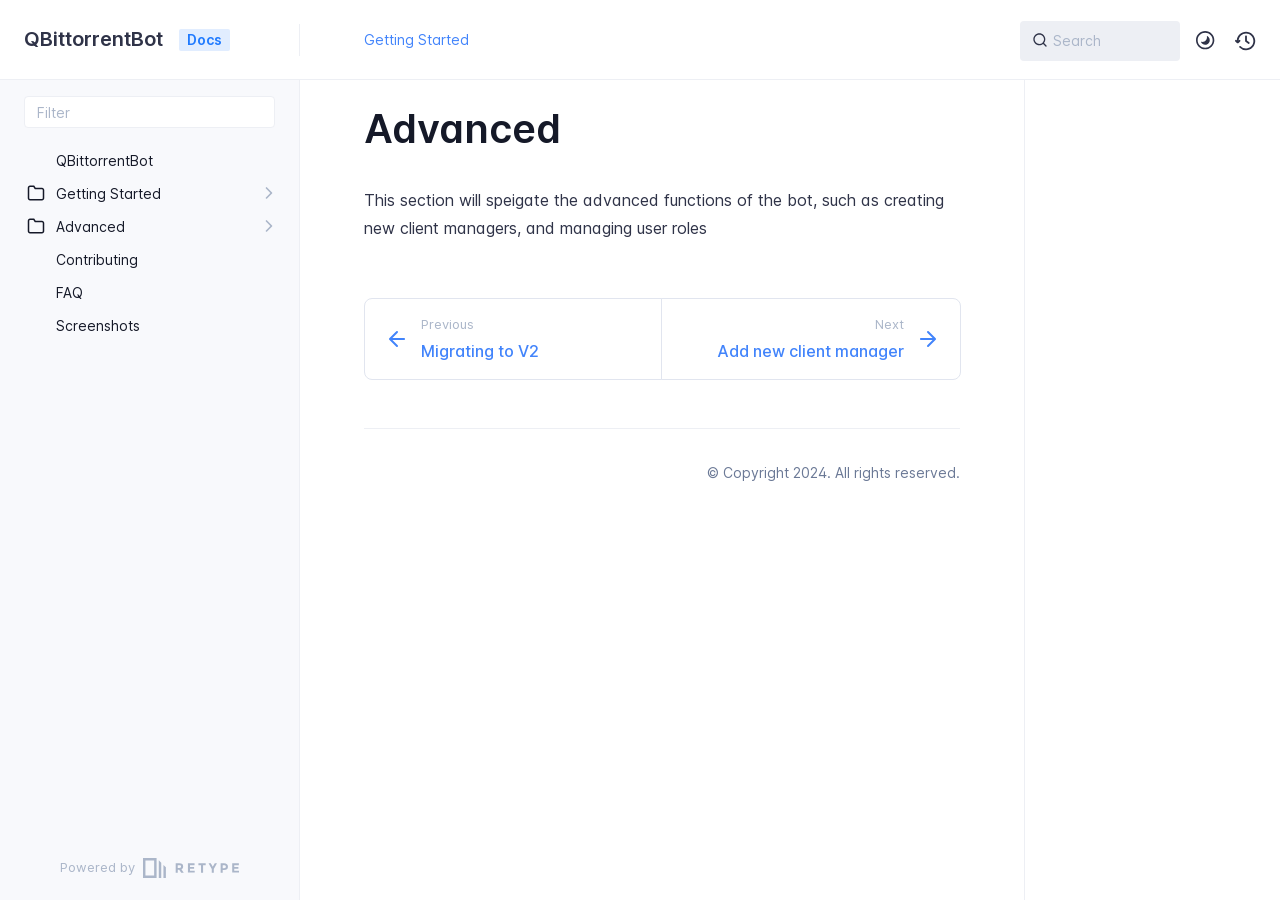
==== advanced/index.html @ 15b9dcab "Refreshes Retype-generated documentation. Process triggered by pull[bot]." ====
<!DOCTYPE html>
<html lang="en" class="h-full">
<head>
    <meta charset="UTF-8">
    <meta name="viewport" content="width=device-width,initial-scale=1">
    <meta name="turbo-root" content="/QBittorrentBot">
    <meta name="turbo-cache-control" content="no-cache" data-turbo-track="reload" data-track-token="3.5.0.763401070111">

    <!-- See retype.com -->
    <meta name="generator" content="Retype 3.5.0">

    <!-- Primary Meta Tags -->
    <title>Advanced</title>
    <meta name="title" content="Advanced">
    <meta name="description" content="This section will speigate the advanced functions of the bot, such as creating new client managers, and managing user roles">

    <!-- Canonical -->
    <link rel="canonical" href="https://ch3p4ll3.github.io/QBittorrentBot/advanced/">

    <!-- Open Graph / Facebook -->
    <meta property="og:type" content="website">
    <meta property="og:url" content="https://ch3p4ll3.github.io/QBittorrentBot/advanced/">
    <meta property="og:title" content="Advanced">
    <meta property="og:description" content="This section will speigate the advanced functions of the bot, such as creating new client managers, and managing user roles">

    <!-- Twitter -->
    <meta property="twitter:card" content="summary_large_image">
    <meta property="twitter:url" content="https://ch3p4ll3.github.io/QBittorrentBot/advanced/">
    <meta property="twitter:title" content="Advanced">
    <meta property="twitter:description" content="This section will speigate the advanced functions of the bot, such as creating new client managers, and managing user roles">

    <script data-cfasync="false">(function () { var el = document.documentElement, m = localStorage.getItem("doc_theme"), wm = window.matchMedia; if (m === "dark" || (!m && wm && wm("(prefers-color-scheme: dark)").matches)) { el.classList.add("dark") } else { el.classList.remove("dark") } })();</script>

    <link href="../resources/css/retype.css?v=3.5.0.763401070111" rel="stylesheet">

    <script data-cfasync="false" src="../resources/js/config.js?v=3.5.0.763401070111" data-turbo-eval="false" defer></script>
    <script data-cfasync="false" src="../resources/js/retype.js?v=3.5.0" data-turbo-eval="false" defer></script>
    <script id="lunr-js" data-cfasync="false" src="../resources/js/lunr.js?v=3.5.0.763401070111" data-turbo-eval="false" defer></script>
</head>
<body>
    <div id="docs-app" class="relative text-base antialiased text-gray-700 bg-white font-body dark:bg-dark-850 dark:text-dark-300">
        <div class="absolute bottom-0 left-0 bg-gray-100 dark:bg-dark-800" style="top: 5rem; right: 50%"></div>
    
        <header id="docs-site-header" class="sticky top-0 z-30 flex w-full h-16 bg-white border-b border-gray-200 md:h-20 dark:bg-dark-850 dark:border-dark-650">
            <div class="container relative flex items-center justify-between pr-6 grow md:justify-start">
                <!-- Mobile menu button skeleton -->
                <button v-cloak class="skeleton docs-mobile-menu-button flex items-center justify-center shrink-0 overflow-hidden dark:text-white focus:outline-none rounded-full w-10 h-10 ml-3.5 md:hidden"><svg xmlns="http://www.w3.org/2000/svg" class="mb-px shrink-0" width="24" height="24" viewBox="0 0 24 24" role="presentation" style="margin-bottom: 0px;"><g fill="currentColor"><path d="M2 4h20v2H2zM2 11h20v2H2zM2 18h20v2H2z"></path></g></svg></button>
                <div v-cloak id="docs-sidebar-toggle"></div>
        
                <!-- Logo -->
                <div class="flex items-center justify-between h-full py-2 md:w-75">
                    <div class="flex items-center px-2 md:px-6">
                        <a id="docs-site-logo" href="../" class="flex items-center leading-snug text-xl">
                            <span class="dark:text-white font-semibold line-clamp-1 md:line-clamp-2">QBittorrentBot</span>
                        </a><span class="hidden px-2 py-1 ml-4 text-sm font-semibold leading-none text-root-logo-label-text bg-root-logo-label-bg rounded-sm md:inline-block">Docs</span>
                    </div>
        
                    <span class="hidden h-8 border-r md:inline-block dark:border-dark-650"></span>
                </div>
        
                <div class="flex justify-between md:grow">
                    <!-- Top Nav -->
                    <nav class="hidden md:flex">
                        <ul class="flex flex-col mb-4 md:pl-16 md:mb-0 md:flex-row md:items-center">
                            <li class="mr-6">
                                <a class="py-2 md:mb-0 inline-flex items-center text-sm whitespace-nowrap transition-colors duration-200 ease-linear md:text-blue-500 dark:text-blue-400 hover:text-blue-800 dark:hover:text-blue-200" href="../getting_started/">Getting Started</a>
                            </li>
        
                        </ul>
                    </nav>
        
                    <!-- Header Right Skeleton -->
                    <div v-cloak class="flex justify-end grow skeleton">
        
                        <!-- Search input mock -->
                        <div class="relative hidden w-40 lg:block lg:max-w-sm lg:ml-auto">
                            <div class="absolute flex items-center justify-center h-full pl-3 dark:text-dark-300">
                                <svg xmlns="http://www.w3.org/2000/svg" class="icon-base" width="16" height="16" viewBox="0 0 24 24" aria-labelledby="icon" role="presentation" style="margin-bottom: 1px;"><g fill="currentColor" ><path d="M21.71 20.29l-3.68-3.68A8.963 8.963 0 0020 11c0-4.96-4.04-9-9-9s-9 4.04-9 9 4.04 9 9 9c2.12 0 4.07-.74 5.61-1.97l3.68 3.68c.2.19.45.29.71.29s.51-.1.71-.29c.39-.39.39-1.03 0-1.42zM4 11c0-3.86 3.14-7 7-7s7 3.14 7 7c0 1.92-.78 3.66-2.04 4.93-.01.01-.02.01-.02.01-.01.01-.01.01-.01.02A6.98 6.98 0 0111 18c-3.86 0-7-3.14-7-7z" ></path></g></svg>
                            </div>
                            <input class="w-full h-10 placeholder-gray-400 transition-colors duration-200 ease-in bg-gray-200 border border-transparent rounded md:text-sm hover:bg-white hover:border-gray-300 focus:outline-none focus:bg-white focus:border-gray-500 dark:bg-dark-600 dark:border-dark-600 dark:placeholder-dark-400" style="padding: 0.625rem 0.75rem 0.625rem 2rem" type="text" placeholder="Search">
                        </div>
        
                        <!-- Mobile search button -->
                        <div class="flex items-center justify-center w-10 h-10 lg:hidden">
                            <svg xmlns="http://www.w3.org/2000/svg" class="shrink-0 icon-base" width="20" height="20" viewBox="0 0 24 24" aria-labelledby="icon" role="presentation" style="margin-bottom: 0px;"><g fill="currentColor" ><path d="M21.71 20.29l-3.68-3.68A8.963 8.963 0 0020 11c0-4.96-4.04-9-9-9s-9 4.04-9 9 4.04 9 9 9c2.12 0 4.07-.74 5.61-1.97l3.68 3.68c.2.19.45.29.71.29s.51-.1.71-.29c.39-.39.39-1.03 0-1.42zM4 11c0-3.86 3.14-7 7-7s7 3.14 7 7c0 1.92-.78 3.66-2.04 4.93-.01.01-.02.01-.02.01-.01.01-.01.01-.01.02A6.98 6.98 0 0111 18c-3.86 0-7-3.14-7-7z" ></path></g></svg>
                        </div>
        
                        <!-- Dark mode switch placeholder -->
                        <div class="w-10 h-10 lg:ml-2"></div>
        
                        <!-- History button -->
                        <div class="flex items-center justify-center w-10 h-10" style="margin-right: -0.625rem;">
                            <svg xmlns="http://www.w3.org/2000/svg" class="shrink-0 icon-base" width="22" height="22" viewBox="0 0 24 24" aria-labelledby="icon" role="presentation" style="margin-bottom: 0px;"><g fill="currentColor" ><g ><path d="M12.01 6.01c-.55 0-1 .45-1 1V12a1 1 0 00.4.8l3 2.22a.985.985 0 001.39-.2.996.996 0 00-.21-1.4l-2.6-1.92V7.01c.02-.55-.43-1-.98-1z"></path><path d="M12.01 1.91c-5.33 0-9.69 4.16-10.05 9.4l-.29-.26a.997.997 0 10-1.34 1.48l1.97 1.79c.19.17.43.26.67.26s.48-.09.67-.26l1.97-1.79a.997.997 0 10-1.34-1.48l-.31.28c.34-4.14 3.82-7.41 8.05-7.41 4.46 0 8.08 3.63 8.08 8.09s-3.63 8.08-8.08 8.08c-2.18 0-4.22-.85-5.75-2.4a.996.996 0 10-1.42 1.4 10.02 10.02 0 007.17 2.99c5.56 0 10.08-4.52 10.08-10.08.01-5.56-4.52-10.09-10.08-10.09z"></path></g></g></svg>
                        </div>
                    </div>
        
                    <div v-cloak class="flex justify-end grow">
                        <div id="docs-mobile-search-button"></div>
                        <doc-search-desktop></doc-search-desktop>
        
                        <doc-theme-switch class="lg:ml-2"></doc-theme-switch>
                        <doc-history></doc-history>
                    </div>
                </div>
            </div>
        </header>
    
        <div class="container relative flex bg-white">
            <!-- Sidebar Skeleton -->
            <div v-cloak class="fixed flex flex-col shrink-0 duration-300 ease-in-out bg-gray-100 border-gray-200 sidebar top-20 w-75 border-r h-screen md:sticky transition-transform skeleton dark:bg-dark-800 dark:border-dark-650">
            
                <!-- Render this div, if config.showSidebarFilter is `true` -->
                <div class="flex items-center h-16 px-6">
                    <input class="w-full h-8 px-3 py-2 transition-colors duration-200 ease-linear bg-white border border-gray-200 rounded shadow-none text-sm focus:outline-none focus:border-gray-600 dark:bg-dark-600 dark:border-dark-600" type="text" placeholder="Filter">
                </div>
            
                <div class="pl-6 mt-1 mb-4">
                    <div class="w-32 h-3 mb-4 bg-gray-200 rounded-full loading dark:bg-dark-600"></div>
                    <div class="w-48 h-3 mb-4 bg-gray-200 rounded-full loading dark:bg-dark-600"></div>
                    <div class="w-40 h-3 mb-4 bg-gray-200 rounded-full loading dark:bg-dark-600"></div>
                    <div class="w-32 h-3 mb-4 bg-gray-200 rounded-full loading dark:bg-dark-600"></div>
                    <div class="w-48 h-3 mb-4 bg-gray-200 rounded-full loading dark:bg-dark-600"></div>
                    <div class="w-40 h-3 mb-4 bg-gray-200 rounded-full loading dark:bg-dark-600"></div>
                </div>
            
                <div class="shrink-0 mt-auto bg-transparent dark:border-dark-650">
                    <a class="flex items-center justify-center flex-nowrap h-16 text-gray-400 dark:text-dark-400 hover:text-gray-700 dark:hover:text-dark-300 transition-colors duration-150 ease-in docs-powered-by" target="_blank" href="https://retype.com/" rel="noopener">
                        <span class="text-xs whitespace-nowrap">Powered by</span>
                        <svg xmlns="http://www.w3.org/2000/svg" class="ml-2" fill="currentColor" width="96" height="20" overflow="visible"><path d="M0 0v20h13.59V0H0zm11.15 17.54H2.44V2.46h8.71v15.08zM15.8 20h2.44V4.67L15.8 2.22zM20.45 6.89V20h2.44V9.34z"/><g><path d="M40.16 8.44c0 1.49-.59 2.45-1.75 2.88l2.34 3.32h-2.53l-2.04-2.96h-1.43v2.96h-2.06V5.36h3.5c1.43 0 2.46.24 3.07.73s.9 1.27.9 2.35zm-2.48 1.1c.26-.23.38-.59.38-1.09 0-.5-.13-.84-.4-1.03s-.73-.28-1.39-.28h-1.54v2.75h1.5c.72 0 1.2-.12 1.45-.35zM51.56 5.36V7.2h-4.59v1.91h4.13v1.76h-4.13v1.92h4.74v1.83h-6.79V5.36h6.64zM60.09 7.15v7.48h-2.06V7.15h-2.61V5.36h7.28v1.79h-2.61zM70.81 14.64h-2.06v-3.66l-3.19-5.61h2.23l1.99 3.45 1.99-3.45H74l-3.19 5.61v3.66zM83.99 6.19c.65.55.97 1.4.97 2.55s-.33 1.98-1 2.51-1.68.8-3.04.8h-1.23v2.59h-2.06V5.36h3.26c1.42 0 2.45.28 3.1.83zm-1.51 3.65c.25-.28.37-.69.37-1.22s-.16-.92-.48-1.14c-.32-.23-.82-.34-1.5-.34H79.7v3.12h1.38c.68 0 1.15-.14 1.4-.42zM95.85 5.36V7.2h-4.59v1.91h4.13v1.76h-4.13v1.92H96v1.83h-6.79V5.36h6.64z"/></g></svg>
                    </a>
                </div>
            </div>
            
            <!-- Sidebar component -->
            <doc-sidebar v-cloak>
                <template #sidebar-footer>
                    <div class="shrink-0 mt-auto border-t md:bg-transparent md:border-none dark:border-dark-650">
            
                        <div class="py-3 px-6 md:hidden border-b dark:border-dark-650">
                            <nav>
                                <ul class="flex flex-wrap justify-center items-center">
                                    <li class="mr-6">
                                        <a class="block py-1 inline-flex items-center text-sm whitespace-nowrap transition-colors duration-200 ease-linear md:text-blue-500 dark:text-blue-400 hover:text-blue-800 dark:hover:text-blue-200" href="../getting_started/">Getting Started</a>
                                    </li>
            
                                </ul>
                            </nav>
                        </div>
            
                        <a class="flex items-center justify-center flex-nowrap h-16 text-gray-400 dark:text-dark-400 hover:text-gray-700 dark:hover:text-dark-300 transition-colors duration-150 ease-in docs-powered-by" target="_blank" href="https://retype.com/" rel="noopener">
                            <span class="text-xs whitespace-nowrap">Powered by</span>
                            <svg xmlns="http://www.w3.org/2000/svg" class="ml-2" fill="currentColor" width="96" height="20" overflow="visible"><path d="M0 0v20h13.59V0H0zm11.15 17.54H2.44V2.46h8.71v15.08zM15.8 20h2.44V4.67L15.8 2.22zM20.45 6.89V20h2.44V9.34z"/><g><path d="M40.16 8.44c0 1.49-.59 2.45-1.75 2.88l2.34 3.32h-2.53l-2.04-2.96h-1.43v2.96h-2.06V5.36h3.5c1.43 0 2.46.24 3.07.73s.9 1.27.9 2.35zm-2.48 1.1c.26-.23.38-.59.38-1.09 0-.5-.13-.84-.4-1.03s-.73-.28-1.39-.28h-1.54v2.75h1.5c.72 0 1.2-.12 1.45-.35zM51.56 5.36V7.2h-4.59v1.91h4.13v1.76h-4.13v1.92h4.74v1.83h-6.79V5.36h6.64zM60.09 7.15v7.48h-2.06V7.15h-2.61V5.36h7.28v1.79h-2.61zM70.81 14.64h-2.06v-3.66l-3.19-5.61h2.23l1.99 3.45 1.99-3.45H74l-3.19 5.61v3.66zM83.99 6.19c.65.55.97 1.4.97 2.55s-.33 1.98-1 2.51-1.68.8-3.04.8h-1.23v2.59h-2.06V5.36h3.26c1.42 0 2.45.28 3.1.83zm-1.51 3.65c.25-.28.37-.69.37-1.22s-.16-.92-.48-1.14c-.32-.23-.82-.34-1.5-.34H79.7v3.12h1.38c.68 0 1.15-.14 1.4-.42zM95.85 5.36V7.2h-4.59v1.91h4.13v1.76h-4.13v1.92H96v1.83h-6.79V5.36h6.64z"/></g></svg>
                        </a>
                    </div>
                </template>
            </doc-sidebar>
    
            <div class="grow min-w-0 dark:bg-dark-850">
                <!-- Render "toolbar" template here on api pages --><!-- Render page content -->
                <div class="flex">
                    <div class="min-w-0 p-4 grow md:px-16">
                        <main class="relative pb-12 lg:pt-2">
                            <div class="docs-markdown" id="docs-content">
                                <!-- Rendered if sidebar right is enabled -->
                                <div id="docs-sidebar-right-toggle"></div>
                                <!-- Page content  -->
<doc-anchor-target id="advanced" class="break-words">
    <h1>
        <doc-anchor-trigger class="header-anchor-trigger" to="#advanced">#</doc-anchor-trigger>
        <span>Advanced</span>
    </h1>
</doc-anchor-target>
<p>This section will speigate the advanced functions of the bot, such as creating new client managers, and managing user roles</p>

                                
                                <!-- Required only on API pages -->
                                <doc-toolbar-member-filter-no-results></doc-toolbar-member-filter-no-results>
                            </div>
                            <footer class="clear-both">
                            
                                <nav class="flex mt-14">
                                    <div class="w-1/2">
                                        <a class="px-5 py-4 h-full flex items-center break-normal font-medium text-blue-500 dark:text-blue-400 border border-gray-300 hover:border-gray-400 dark:border-dark-650 dark:hover:border-dark-450 rounded-l-lg transition-colors duration-150 relative hover:z-5" href="../getting_started/migrating_to_v2/">
                                            <svg xmlns="http://www.w3.org/2000/svg" class="mr-3" width="24" height="24" viewBox="0 0 24 24" fill="currentColor" overflow="visible"><path d="M19 11H7.41l5.29-5.29a.996.996 0 10-1.41-1.41l-7 7a1 1 0 000 1.42l7 7a1.024 1.024 0 001.42-.01.996.996 0 000-1.41L7.41 13H19c.55 0 1-.45 1-1s-.45-1-1-1z" /><path fill="none" d="M0 0h24v24H0z" /></svg>
                                            <span>
                                                <span class="block text-xs font-normal text-gray-400 dark:text-dark-400">Previous</span>
                                                <span class="block mt-1">Migrating to V​2</span>
                                            </span>
                                        </a>
                                    </div>
                            
                                    <div class="w-1/2">
                                        <a class="px-5 py-4 -mx-px h-full flex items-center justify-end break-normal font-medium text-blue-500 dark:text-blue-400 border border-gray-300 hover:border-gray-400 dark:border-dark-650 dark:hover:border-dark-450 rounded-r-lg transition-colors duration-150 relative hover:z-5" href="../advanced/add_new_client_manager/">
                                            <span>
                                                <span class="block text-xs font-normal text-right text-gray-400 dark:text-dark-400">Next</span>
                                                <span class="block mt-1">Add new client manager</span>
                                            </span>
                                            <svg xmlns="http://www.w3.org/2000/svg" class="ml-3" width="24" height="24" viewBox="0 0 24 24" fill="currentColor" overflow="visible"><path d="M19.92 12.38a1 1 0 00-.22-1.09l-7-7a.996.996 0 10-1.41 1.41l5.3 5.3H5c-.55 0-1 .45-1 1s.45 1 1 1h11.59l-5.29 5.29a.996.996 0 000 1.41c.19.2.44.3.7.3s.51-.1.71-.29l7-7c.09-.09.16-.21.21-.33z" /><path fill="none" d="M0 0h24v24H0z" /></svg>
                                        </a>
                                    </div>
                                </nav>
                            </footer>
                        </main>
                
                        <div class="border-t dark:border-dark-650 pt-6 mb-8">
                            <footer class="flex flex-wrap items-center justify-between">
                                <div>
                                    <ul class="flex flex-wrap items-center text-sm">
                                    </ul>
                                </div>
                                <div class="docs-copyright py-2 text-gray-500 dark:text-dark-350 text-sm leading-relaxed"><p>© Copyright 2024. All rights reserved.</p></div>
                            </footer>
                        </div>
                    </div>
                
                    <!-- Rendered if sidebar right is enabled -->
                    <!-- Sidebar right skeleton-->
                    <div v-cloak class="fixed top-0 bottom-0 right-0 translate-x-full bg-white border-gray-200 lg:sticky lg:border-l lg:shrink-0 lg:pt-6 lg:transform-none sm:w-1/2 lg:w-64 lg:z-0 md:w-104 sidebar-right skeleton dark:bg-dark-850 dark:border-dark-650">
                        <div class="pl-5">
                            <div class="w-32 h-3 mb-4 bg-gray-200 dark:bg-dark-600 rounded-full loading"></div>
                            <div class="w-48 h-3 mb-4 bg-gray-200 dark:bg-dark-600 rounded-full loading"></div>
                            <div class="w-40 h-3 mb-4 bg-gray-200 dark:bg-dark-600 rounded-full loading"></div>
                        </div>
                    </div>
                
                    <!-- User should be able to hide sidebar right -->
                    <doc-sidebar-right v-cloak></doc-sidebar-right>
                </div>

            </div>
        </div>
    
        <doc-search-mobile></doc-search-mobile>
        <doc-back-to-top></doc-back-to-top>
    </div>


    <div id="docs-overlay-target"></div>

    <script data-cfasync="false">window.__DOCS__ = { "title": "Advanced", level: 1, icon: "file", hasPrism: false, hasMermaid: false, hasMath: false, tocDepth: 23 }</script>
</body>
</html>
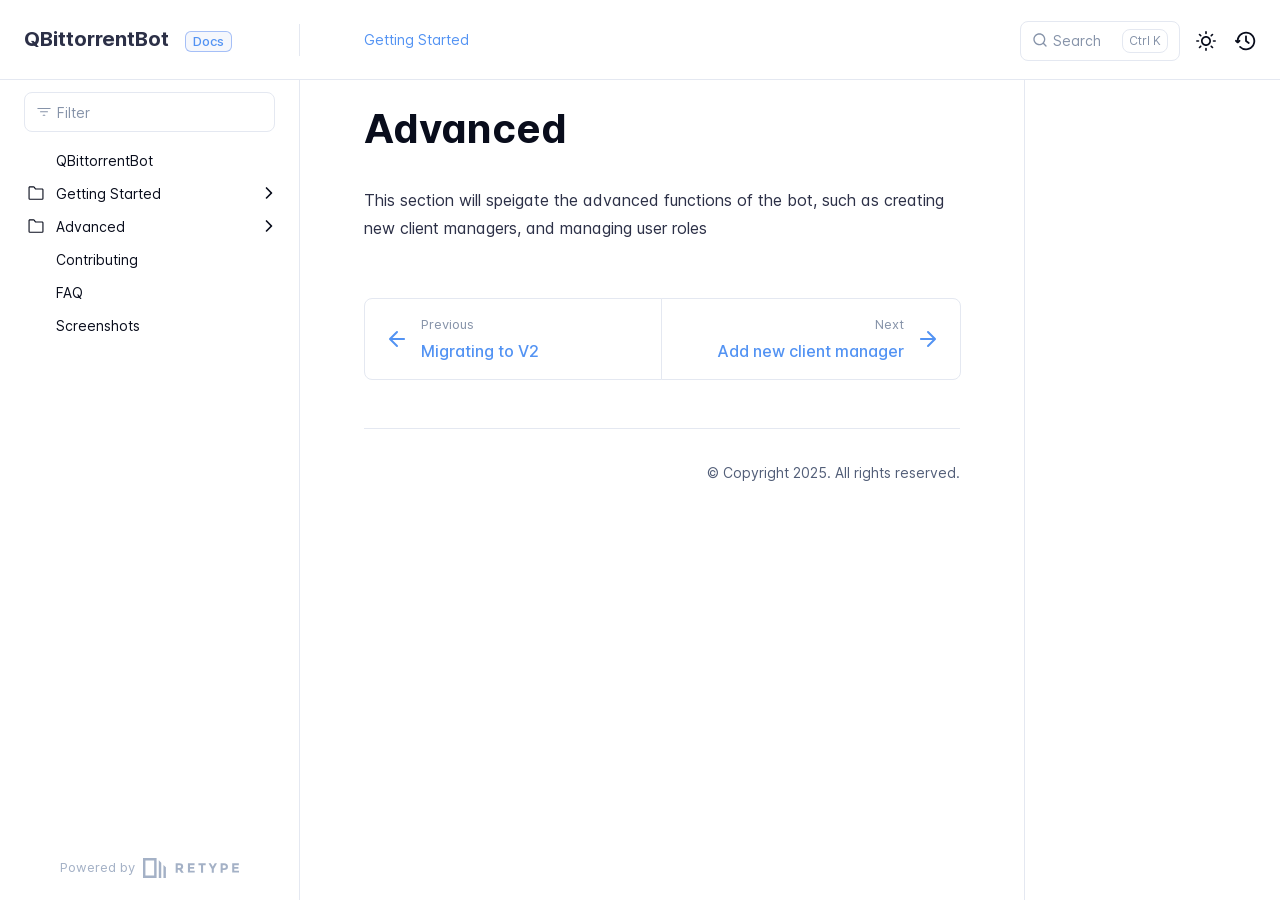
==== commit e7a1f707: "Refreshes Retype-generated documentation. Process triggered by pull[bot]." ====
--- a/advanced/index.html
+++ b/advanced/index.html
@@ -4,10 +4,10 @@
     <meta charset="UTF-8">
     <meta name="viewport" content="width=device-width,initial-scale=1">
     <meta name="turbo-root" content="/QBittorrentBot">
-    <meta name="turbo-cache-control" content="no-cache" data-turbo-track="reload" data-track-token="3.5.0.763401070111">
+    <meta name="turbo-cache-control" content="no-cache" data-turbo-track="reload" data-track-token="3.11.0.805850847427">
 
     <!-- See retype.com -->
-    <meta name="generator" content="Retype 3.5.0">
+    <meta name="generator" content="Retype 3.11.0">
 
     <!-- Primary Meta Tags -->
     <title>Advanced</title>
@@ -29,41 +29,41 @@
     <meta property="twitter:title" content="Advanced">
     <meta property="twitter:description" content="This section will speigate the advanced functions of the bot, such as creating new client managers, and managing user roles">
 
-    <script data-cfasync="false">(function () { var el = document.documentElement, m = localStorage.getItem("doc_theme"), wm = window.matchMedia; if (m === "dark" || (!m && wm && wm("(prefers-color-scheme: dark)").matches)) { el.classList.add("dark") } else { el.classList.remove("dark") } })();</script>
-
-    <link href="../resources/css/retype.css?v=3.5.0.763401070111" rel="stylesheet">
-
-    <script data-cfasync="false" src="../resources/js/config.js?v=3.5.0.763401070111" data-turbo-eval="false" defer></script>
-    <script data-cfasync="false" src="../resources/js/retype.js?v=3.5.0" data-turbo-eval="false" defer></script>
-    <script id="lunr-js" data-cfasync="false" src="../resources/js/lunr.js?v=3.5.0.763401070111" data-turbo-eval="false" defer></script>
+    <script data-cfasync="false">(function(){var cl=document.documentElement.classList,ls=localStorage.getItem("retype_scheme"),hd=cl.contains("dark"),hl=cl.contains("light"),wm=window.matchMedia&&window.matchMedia("(prefers-color-scheme: dark)").matches;if(ls==="dark"||(!ls&&wm&&!hd&&!hl)){cl.remove("light");cl.add("dark")}else if(ls==="light"||(!ls&&!wm&&!hd&&!hl)){cl.remove("dark");cl.add("light")}})();</script>
+
+    <link href="../resources/css/retype.css?v=3.11.0.805850847427" rel="stylesheet">
+
+    <script data-cfasync="false" src="../resources/js/config.js?v=3.11.0.805850847427" data-turbo-eval="false" defer></script>
+    <script data-cfasync="false" src="../resources/js/retype.js?v=3.11.0" data-turbo-eval="false" defer></script>
+    <script id="lunr-js" data-cfasync="false" src="../resources/js/lunr.js?v=3.11.0.805850847427" data-turbo-eval="false" defer></script>
 </head>
 <body>
-    <div id="docs-app" class="relative text-base antialiased text-gray-700 bg-white font-body dark:bg-dark-850 dark:text-dark-300">
-        <div class="absolute bottom-0 left-0 bg-gray-100 dark:bg-dark-800" style="top: 5rem; right: 50%"></div>
-    
-        <header id="docs-site-header" class="sticky top-0 z-30 flex w-full h-16 bg-white border-b border-gray-200 md:h-20 dark:bg-dark-850 dark:border-dark-650">
+    <div id="retype-app" class="relative text-base antialiased text-base-text bg-base-bg font-body">
+        <div class="absolute bottom-0 left-0" style="top: 5rem; right: 50%"></div>
+    
+        <header id="retype-header" class="sticky top-0 z-30 flex w-full h-16 bg-header-bg border-b border-header-border md:h-20">
             <div class="container relative flex items-center justify-between pr-6 grow md:justify-start">
                 <!-- Mobile menu button skeleton -->
-                <button v-cloak class="skeleton docs-mobile-menu-button flex items-center justify-center shrink-0 overflow-hidden dark:text-white focus:outline-none rounded-full w-10 h-10 ml-3.5 md:hidden"><svg xmlns="http://www.w3.org/2000/svg" class="mb-px shrink-0" width="24" height="24" viewBox="0 0 24 24" role="presentation" style="margin-bottom: 0px;"><g fill="currentColor"><path d="M2 4h20v2H2zM2 11h20v2H2zM2 18h20v2H2z"></path></g></svg></button>
-                <div v-cloak id="docs-sidebar-toggle"></div>
+                <button v-cloak class="skeleton retype-mobile-menu-button flex items-center justify-center shrink-0 overflow-hidden dark:text-white focus:outline-none rounded-full w-10 h-10 ml-3.5 md:hidden"><svg xmlns="http://www.w3.org/2000/svg" class="mb-px shrink-0" width="24" height="24" viewBox="0 0 24 24" role="presentation" style="margin-bottom: 0px;"><g fill="currentColor"><path d="M2 4h20v2H2zM2 11h20v2H2zM2 18h20v2H2z"></path></g></svg></button>
+                <div v-cloak id="retype-sidebar-left-toggle-button"></div>
         
                 <!-- Logo -->
                 <div class="flex items-center justify-between h-full py-2 md:w-75">
                     <div class="flex items-center px-2 md:px-6">
-                        <a id="docs-site-logo" href="../" class="flex items-center leading-snug text-xl">
-                            <span class="dark:text-white font-semibold line-clamp-1 md:line-clamp-2">QBittorrentBot</span>
-                        </a><span class="hidden px-2 py-1 ml-4 text-sm font-semibold leading-none text-root-logo-label-text bg-root-logo-label-bg rounded-sm md:inline-block">Docs</span>
-                    </div>
-        
-                    <span class="hidden h-8 border-r md:inline-block dark:border-dark-650"></span>
+                        <a id="retype-branding-logo" href="../" class="flex items-center leading-snug text-xl">
+                            <span class="dark:text-white font-bold line-clamp-1 md:line-clamp-2">QBittorrentBot</span>
+                        </a><span id="retype-branding-label" class="inline-flex mt-1 px-2 py-1 ml-4 text-xs font-medium leading-none items-center rounded-md bg-branding-label-bg text-branding-label-text ring-1 ring-branding-label-border ring-inset md:inline-block">Docs</span>
+                    </div>
+        
+                    <span class="hidden h-8 border-r md:inline-block border-base-border"></span>
                 </div>
         
                 <div class="flex justify-between md:grow">
                     <!-- Top Nav -->
-                    <nav class="hidden md:flex">
+                    <nav id="retype-header-nav" class="hidden md:flex">
                         <ul class="flex flex-col mb-4 md:pl-16 md:mb-0 md:flex-row md:items-center">
                             <li class="mr-6">
-                                <a class="py-2 md:mb-0 inline-flex items-center text-sm whitespace-nowrap transition-colors duration-200 ease-linear md:text-blue-500 dark:text-blue-400 hover:text-blue-800 dark:hover:text-blue-200" href="../getting_started/">Getting Started</a>
+                                <a class="py-2 md:mb-0 inline-flex items-center text-sm whitespace-nowrap transition-colors duration-200 ease-linear md:text-header-text font-header-text-weight hover:text-header-text-hover" href="../getting_started/">Getting Started</a>
                             </li>
         
                         </ul>
@@ -77,7 +77,7 @@
                             <div class="absolute flex items-center justify-center h-full pl-3 dark:text-dark-300">
                                 <svg xmlns="http://www.w3.org/2000/svg" class="icon-base" width="16" height="16" viewBox="0 0 24 24" aria-labelledby="icon" role="presentation" style="margin-bottom: 1px;"><g fill="currentColor" ><path d="M21.71 20.29l-3.68-3.68A8.963 8.963 0 0020 11c0-4.96-4.04-9-9-9s-9 4.04-9 9 4.04 9 9 9c2.12 0 4.07-.74 5.61-1.97l3.68 3.68c.2.19.45.29.71.29s.51-.1.71-.29c.39-.39.39-1.03 0-1.42zM4 11c0-3.86 3.14-7 7-7s7 3.14 7 7c0 1.92-.78 3.66-2.04 4.93-.01.01-.02.01-.02.01-.01.01-.01.01-.01.02A6.98 6.98 0 0111 18c-3.86 0-7-3.14-7-7z" ></path></g></svg>
                             </div>
-                            <input class="w-full h-10 placeholder-gray-400 transition-colors duration-200 ease-in bg-gray-200 border border-transparent rounded md:text-sm hover:bg-white hover:border-gray-300 focus:outline-none focus:bg-white focus:border-gray-500 dark:bg-dark-600 dark:border-dark-600 dark:placeholder-dark-400" style="padding: 0.625rem 0.75rem 0.625rem 2rem" type="text" placeholder="Search">
+                            <input class="w-full h-10 placeholder-search-placeholder transition-colors duration-200 ease-in bg-search-bg border border-transparent rounded md:text-sm hover:border-search-border-hover focus:outline-none focus:border-search-border-focus" style="padding: 0.625rem 0.75rem 0.625rem 2rem" type="text" placeholder="Search">
                         </div>
         
                         <!-- Mobile search button -->
@@ -95,7 +95,7 @@
                     </div>
         
                     <div v-cloak class="flex justify-end grow">
-                        <div id="docs-mobile-search-button"></div>
+                        <div id="retype-mobile-search-button"></div>
                         <doc-search-desktop></doc-search-desktop>
         
                         <doc-theme-switch class="lg:ml-2"></doc-theme-switch>
@@ -105,26 +105,26 @@
             </div>
         </header>
     
-        <div class="container relative flex bg-white">
+    
+        <div id="retype-container" class="container relative flex bg-white">
             <!-- Sidebar Skeleton -->
-            <div v-cloak class="fixed flex flex-col shrink-0 duration-300 ease-in-out bg-gray-100 border-gray-200 sidebar top-20 w-75 border-r h-screen md:sticky transition-transform skeleton dark:bg-dark-800 dark:border-dark-650">
-            
-                <!-- Render this div, if config.showSidebarFilter is `true` -->
+            <div v-cloak class="fixed flex flex-col shrink-0 duration-300 ease-in-out bg-sidebar-left-bg border-sidebar-left-border sidebar top-20 w-75 border-r h-screen md:sticky transition-transform skeleton">
+            
                 <div class="flex items-center h-16 px-6">
-                    <input class="w-full h-8 px-3 py-2 transition-colors duration-200 ease-linear bg-white border border-gray-200 rounded shadow-none text-sm focus:outline-none focus:border-gray-600 dark:bg-dark-600 dark:border-dark-600" type="text" placeholder="Filter">
+                    <input class="w-full h-8 px-3 py-2 transition-colors duration-200 ease-linear bg-filter-bg border border-filter-border rounded shadow-none text-sm focus:outline-none focus:border-filter-border-focus" type="text" placeholder="Filter">
                 </div>
             
                 <div class="pl-6 mt-1 mb-4">
-                    <div class="w-32 h-3 mb-4 bg-gray-200 rounded-full loading dark:bg-dark-600"></div>
-                    <div class="w-48 h-3 mb-4 bg-gray-200 rounded-full loading dark:bg-dark-600"></div>
-                    <div class="w-40 h-3 mb-4 bg-gray-200 rounded-full loading dark:bg-dark-600"></div>
-                    <div class="w-32 h-3 mb-4 bg-gray-200 rounded-full loading dark:bg-dark-600"></div>
-                    <div class="w-48 h-3 mb-4 bg-gray-200 rounded-full loading dark:bg-dark-600"></div>
-                    <div class="w-40 h-3 mb-4 bg-gray-200 rounded-full loading dark:bg-dark-600"></div>
-                </div>
-            
-                <div class="shrink-0 mt-auto bg-transparent dark:border-dark-650">
-                    <a class="flex items-center justify-center flex-nowrap h-16 text-gray-400 dark:text-dark-400 hover:text-gray-700 dark:hover:text-dark-300 transition-colors duration-150 ease-in docs-powered-by" target="_blank" href="https://retype.com/" rel="noopener">
+                    <div class="w-32 h-3 mb-4 bg-skeleton-bg rounded-full loading"></div>
+                    <div class="w-48 h-3 mb-4 bg-skeleton-bg rounded-full loading"></div>
+                    <div class="w-40 h-3 mb-4 bg-skeleton-bg rounded-full loading"></div>
+                    <div class="w-32 h-3 mb-4 bg-skeleton-bg rounded-full loading"></div>
+                    <div class="w-48 h-3 mb-4 bg-skeleton-bg rounded-full loading"></div>
+                    <div class="w-40 h-3 mb-4 bg-skeleton-bg rounded-full loading"></div>
+                </div>
+            
+                <div class="shrink-0 mt-auto bg-transparent dark:border-base-border">
+                    <a class="flex items-center justify-center flex-nowrap h-16 text-gray-350 dark:text-dark-400 hover:text-gray-600 dark:hover:text-dark-300 transition-colors duration-150 ease-in docs-powered-by" target="_blank" href="https://retype.com/" rel="noopener">
                         <span class="text-xs whitespace-nowrap">Powered by</span>
                         <svg xmlns="http://www.w3.org/2000/svg" class="ml-2" fill="currentColor" width="96" height="20" overflow="visible"><path d="M0 0v20h13.59V0H0zm11.15 17.54H2.44V2.46h8.71v15.08zM15.8 20h2.44V4.67L15.8 2.22zM20.45 6.89V20h2.44V9.34z"/><g><path d="M40.16 8.44c0 1.49-.59 2.45-1.75 2.88l2.34 3.32h-2.53l-2.04-2.96h-1.43v2.96h-2.06V5.36h3.5c1.43 0 2.46.24 3.07.73s.9 1.27.9 2.35zm-2.48 1.1c.26-.23.38-.59.38-1.09 0-.5-.13-.84-.4-1.03s-.73-.28-1.39-.28h-1.54v2.75h1.5c.72 0 1.2-.12 1.45-.35zM51.56 5.36V7.2h-4.59v1.91h4.13v1.76h-4.13v1.92h4.74v1.83h-6.79V5.36h6.64zM60.09 7.15v7.48h-2.06V7.15h-2.61V5.36h7.28v1.79h-2.61zM70.81 14.64h-2.06v-3.66l-3.19-5.61h2.23l1.99 3.45 1.99-3.45H74l-3.19 5.61v3.66zM83.99 6.19c.65.55.97 1.4.97 2.55s-.33 1.98-1 2.51-1.68.8-3.04.8h-1.23v2.59h-2.06V5.36h3.26c1.42 0 2.45.28 3.1.83zm-1.51 3.65c.25-.28.37-.69.37-1.22s-.16-.92-.48-1.14c-.32-.23-.82-.34-1.5-.34H79.7v3.12h1.38c.68 0 1.15-.14 1.4-.42zM95.85 5.36V7.2h-4.59v1.91h4.13v1.76h-4.13v1.92H96v1.83h-6.79V5.36h6.64z"/></g></svg>
                     </a>
@@ -134,20 +134,20 @@
             <!-- Sidebar component -->
             <doc-sidebar v-cloak>
                 <template #sidebar-footer>
-                    <div class="shrink-0 mt-auto border-t md:bg-transparent md:border-none dark:border-dark-650">
-            
-                        <div class="py-3 px-6 md:hidden border-b dark:border-dark-650">
+                    <div class="shrink-0 mt-auto border-t md:bg-transparent md:border-none dark:border-base-border">
+            
+                        <div class="py-3 px-6 md:hidden border-b dark:border-base-border">
                             <nav>
                                 <ul class="flex flex-wrap justify-center items-center">
                                     <li class="mr-6">
-                                        <a class="block py-1 inline-flex items-center text-sm whitespace-nowrap transition-colors duration-200 ease-linear md:text-blue-500 dark:text-blue-400 hover:text-blue-800 dark:hover:text-blue-200" href="../getting_started/">Getting Started</a>
+                                        <a class="block py-1 inline-flex items-center text-sm whitespace-nowrap transition-colors duration-200 ease-linear md:text-header-text font-header-text-weight hover:text-header-text-hover" href="../getting_started/">Getting Started</a>
                                     </li>
             
                                 </ul>
                             </nav>
                         </div>
             
-                        <a class="flex items-center justify-center flex-nowrap h-16 text-gray-400 dark:text-dark-400 hover:text-gray-700 dark:hover:text-dark-300 transition-colors duration-150 ease-in docs-powered-by" target="_blank" href="https://retype.com/" rel="noopener">
+                        <a class="flex items-center justify-center flex-nowrap h-16 text-gray-350 dark:text-dark-400 hover:text-gray-600 dark:hover:text-dark-300 transition-colors duration-150 ease-in docs-powered-by" target="_blank" href="https://retype.com/" rel="noopener">
                             <span class="text-xs whitespace-nowrap">Powered by</span>
                             <svg xmlns="http://www.w3.org/2000/svg" class="ml-2" fill="currentColor" width="96" height="20" overflow="visible"><path d="M0 0v20h13.59V0H0zm11.15 17.54H2.44V2.46h8.71v15.08zM15.8 20h2.44V4.67L15.8 2.22zM20.45 6.89V20h2.44V9.34z"/><g><path d="M40.16 8.44c0 1.49-.59 2.45-1.75 2.88l2.34 3.32h-2.53l-2.04-2.96h-1.43v2.96h-2.06V5.36h3.5c1.43 0 2.46.24 3.07.73s.9 1.27.9 2.35zm-2.48 1.1c.26-.23.38-.59.38-1.09 0-.5-.13-.84-.4-1.03s-.73-.28-1.39-.28h-1.54v2.75h1.5c.72 0 1.2-.12 1.45-.35zM51.56 5.36V7.2h-4.59v1.91h4.13v1.76h-4.13v1.92h4.74v1.83h-6.79V5.36h6.64zM60.09 7.15v7.48h-2.06V7.15h-2.61V5.36h7.28v1.79h-2.61zM70.81 14.64h-2.06v-3.66l-3.19-5.61h2.23l1.99 3.45 1.99-3.45H74l-3.19 5.61v3.66zM83.99 6.19c.65.55.97 1.4.97 2.55s-.33 1.98-1 2.51-1.68.8-3.04.8h-1.23v2.59h-2.06V5.36h3.26c1.42 0 2.45.28 3.1.83zm-1.51 3.65c.25-.28.37-.69.37-1.22s-.16-.92-.48-1.14c-.32-.23-.82-.34-1.5-.34H79.7v3.12h1.38c.68 0 1.15-.14 1.4-.42zM95.85 5.36V7.2h-4.59v1.91h4.13v1.76h-4.13v1.92H96v1.83h-6.79V5.36h6.64z"/></g></svg>
                         </a>
@@ -155,14 +155,14 @@
                 </template>
             </doc-sidebar>
     
-            <div class="grow min-w-0 dark:bg-dark-850">
+            <div class="grow min-w-0 bg-body-bg">
                 <!-- Render "toolbar" template here on api pages --><!-- Render page content -->
                 <div class="flex">
-                    <div class="min-w-0 p-4 grow md:px-16">
+                    <div id="retype-main" class="min-w-0 p-4 grow md:px-16">
                         <main class="relative pb-12 lg:pt-2">
-                            <div class="docs-markdown" id="docs-content">
+                            <div class="retype-markdown" id="retype-content">
                                 <!-- Rendered if sidebar right is enabled -->
-                                <div id="docs-sidebar-right-toggle"></div>
+                                <div id="retype-sidebar-right-toggle"></div>
                                 <!-- Page content  -->
 <doc-anchor-target id="advanced" class="break-words">
     <h1>
@@ -176,23 +176,23 @@
                                 <!-- Required only on API pages -->
                                 <doc-toolbar-member-filter-no-results></doc-toolbar-member-filter-no-results>
                             </div>
-                            <footer class="clear-both">
+                            <footer id="retype-content-footer" class="clear-both">
                             
-                                <nav class="flex mt-14">
+                                <nav id="retype-nextprev" class="print:hidden flex mt-14">
                                     <div class="w-1/2">
-                                        <a class="px-5 py-4 h-full flex items-center break-normal font-medium text-blue-500 dark:text-blue-400 border border-gray-300 hover:border-gray-400 dark:border-dark-650 dark:hover:border-dark-450 rounded-l-lg transition-colors duration-150 relative hover:z-5" href="../getting_started/migrating_to_v2/">
+                                        <a class="px-5 py-4 h-full flex items-center break-normal font-medium text-body-link border border-base-border hover:border-base-border-hover rounded-l-lg transition-colors duration-150 relative hover:z-5" href="../getting_started/migrating_to_v2/">
                                             <svg xmlns="http://www.w3.org/2000/svg" class="mr-3" width="24" height="24" viewBox="0 0 24 24" fill="currentColor" overflow="visible"><path d="M19 11H7.41l5.29-5.29a.996.996 0 10-1.41-1.41l-7 7a1 1 0 000 1.42l7 7a1.024 1.024 0 001.42-.01.996.996 0 000-1.41L7.41 13H19c.55 0 1-.45 1-1s-.45-1-1-1z" /><path fill="none" d="M0 0h24v24H0z" /></svg>
                                             <span>
-                                                <span class="block text-xs font-normal text-gray-400 dark:text-dark-400">Previous</span>
+                                                <span class="block text-xs font-normal text-base-text-muted">Previous</span>
                                                 <span class="block mt-1">Migrating to V​2</span>
                                             </span>
                                         </a>
                                     </div>
                             
                                     <div class="w-1/2">
-                                        <a class="px-5 py-4 -mx-px h-full flex items-center justify-end break-normal font-medium text-blue-500 dark:text-blue-400 border border-gray-300 hover:border-gray-400 dark:border-dark-650 dark:hover:border-dark-450 rounded-r-lg transition-colors duration-150 relative hover:z-5" href="../advanced/add_new_client_manager/">
+                                        <a class="px-5 py-4 -mx-px h-full flex items-center justify-end break-normal font-medium text-body-link border border-base-border hover:border-base-border-hover rounded-r-lg transition-colors duration-150 relative hover:z-5" href="../advanced/add_new_client_manager/">
                                             <span>
-                                                <span class="block text-xs font-normal text-right text-gray-400 dark:text-dark-400">Next</span>
+                                                <span class="block text-xs font-normal text-right text-base-text-muted">Next</span>
                                                 <span class="block mt-1">Add new client manager</span>
                                             </span>
                                             <svg xmlns="http://www.w3.org/2000/svg" class="ml-3" width="24" height="24" viewBox="0 0 24 24" fill="currentColor" overflow="visible"><path d="M19.92 12.38a1 1 0 00-.22-1.09l-7-7a.996.996 0 10-1.41 1.41l5.3 5.3H5c-.55 0-1 .45-1 1s.45 1 1 1h11.59l-5.29 5.29a.996.996 0 000 1.41c.19.2.44.3.7.3s.51-.1.71-.29l7-7c.09-.09.16-.21.21-.33z" /><path fill="none" d="M0 0h24v24H0z" /></svg>
@@ -202,24 +202,24 @@
                             </footer>
                         </main>
                 
-                        <div class="border-t dark:border-dark-650 pt-6 mb-8">
-                            <footer class="flex flex-wrap items-center justify-between">
-                                <div>
+                        <div id="retype-page-footer" class="print:border-none border-t border-base-border pt-6 mb-8">
+                            <footer class="flex flex-wrap items-center justify-between print:justify-center">
+                                <div id="retype-footer-links" class="print:hidden">
                                     <ul class="flex flex-wrap items-center text-sm">
                                     </ul>
                                 </div>
-                                <div class="docs-copyright py-2 text-gray-500 dark:text-dark-350 text-sm leading-relaxed"><p>© Copyright 2024. All rights reserved.</p></div>
+                                <div id="retype-copyright" class="print:justify-center py-2 text-footer-text font-footer-link-weight text-sm leading-relaxed"><p>© Copyright 2025. All rights reserved.</p></div>
                             </footer>
                         </div>
                     </div>
                 
                     <!-- Rendered if sidebar right is enabled -->
                     <!-- Sidebar right skeleton-->
-                    <div v-cloak class="fixed top-0 bottom-0 right-0 translate-x-full bg-white border-gray-200 lg:sticky lg:border-l lg:shrink-0 lg:pt-6 lg:transform-none sm:w-1/2 lg:w-64 lg:z-0 md:w-104 sidebar-right skeleton dark:bg-dark-850 dark:border-dark-650">
+                    <div v-cloak class="fixed top-0 bottom-0 right-0 translate-x-full bg-sidebar-right-bg border-sidebar-right-border lg:sticky lg:border-l lg:shrink-0 lg:pt-6 lg:transform-none sm:w-1/2 lg:w-64 lg:z-0 md:w-104 sidebar-right skeleton">
                         <div class="pl-5">
-                            <div class="w-32 h-3 mb-4 bg-gray-200 dark:bg-dark-600 rounded-full loading"></div>
-                            <div class="w-48 h-3 mb-4 bg-gray-200 dark:bg-dark-600 rounded-full loading"></div>
-                            <div class="w-40 h-3 mb-4 bg-gray-200 dark:bg-dark-600 rounded-full loading"></div>
+                            <div class="w-32 h-3 mb-4 bg-skeleton-bg rounded-full loading"></div>
+                            <div class="w-48 h-3 mb-4 bg-skeleton-bg rounded-full loading"></div>
+                            <div class="w-40 h-3 mb-4 bg-skeleton-bg rounded-full loading"></div>
                         </div>
                     </div>
                 
@@ -235,7 +235,7 @@
     </div>
 
 
-    <div id="docs-overlay-target"></div>
+    <div id="retype-overlay-target"></div>
 
     <script data-cfasync="false">window.__DOCS__ = { "title": "Advanced", level: 1, icon: "file", hasPrism: false, hasMermaid: false, hasMath: false, tocDepth: 23 }</script>
 </body>
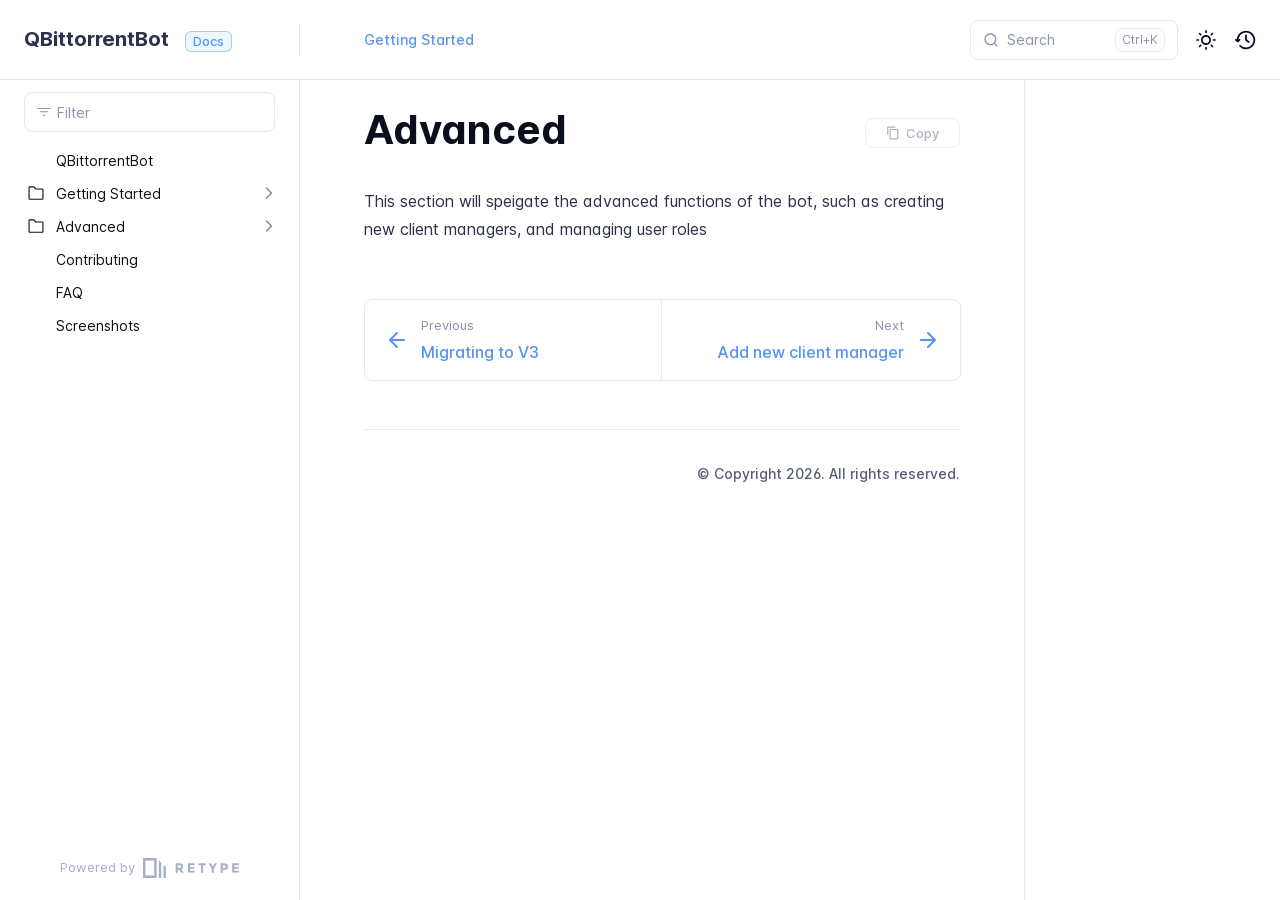
==== commit 7476fec7: "Refreshes Retype-generated documentation. Process triggered by pull[bot]." ====
--- a/advanced/index.html
+++ b/advanced/index.html
@@ -3,11 +3,12 @@
 <head>
     <meta charset="UTF-8">
     <meta name="viewport" content="width=device-width,initial-scale=1">
+    <meta name="color-scheme" content="light dark">
     <meta name="turbo-root" content="/QBittorrentBot">
-    <meta name="turbo-cache-control" content="no-cache" data-turbo-track="reload" data-track-token="3.11.0.805850847427">
+    <meta name="turbo-cache-control" content="no-cache" data-turbo-track="reload" data-track-token="4.6.0.839946099675">
 
     <!-- See retype.com -->
-    <meta name="generator" content="Retype 3.11.0">
+    <meta name="generator" content="Retype 4.6.0">
 
     <!-- Primary Meta Tags -->
     <title>Advanced</title>
@@ -16,227 +17,205 @@
 
     <!-- Canonical -->
     <link rel="canonical" href="https://ch3p4ll3.github.io/QBittorrentBot/advanced/">
-
-    <!-- Open Graph / Facebook -->
+    <link rel="sitemap" type="application/xml" title="Sitemap" href="https://ch3p4ll3.github.io/QBittorrentBot/sitemap.xml">
+
+    <!-- Open Graph -->
     <meta property="og:type" content="website">
     <meta property="og:url" content="https://ch3p4ll3.github.io/QBittorrentBot/advanced/">
     <meta property="og:title" content="Advanced">
     <meta property="og:description" content="This section will speigate the advanced functions of the bot, such as creating new client managers, and managing user roles">
+    <meta property="og:site_name" content="QBittorrentBot">
+    <meta property="og:locale" content="en_US">
 
     <!-- Twitter -->
-    <meta property="twitter:card" content="summary_large_image">
-    <meta property="twitter:url" content="https://ch3p4ll3.github.io/QBittorrentBot/advanced/">
-    <meta property="twitter:title" content="Advanced">
-    <meta property="twitter:description" content="This section will speigate the advanced functions of the bot, such as creating new client managers, and managing user roles">
+    <meta name="twitter:card" content="summary_large_image">
+    <meta name="twitter:url" content="https://ch3p4ll3.github.io/QBittorrentBot/advanced/">
+    <meta name="twitter:title" content="Advanced">
+    <meta name="twitter:description" content="This section will speigate the advanced functions of the bot, such as creating new client managers, and managing user roles">
+
+    <!-- Alternate Markdown -->
+    <link rel="alternate" type="text/markdown" href="https://ch3p4ll3.github.io/QBittorrentBot/advanced/index.md">
 
     <script data-cfasync="false">(function(){var cl=document.documentElement.classList,ls=localStorage.getItem("retype_scheme"),hd=cl.contains("dark"),hl=cl.contains("light"),wm=window.matchMedia&&window.matchMedia("(prefers-color-scheme: dark)").matches;if(ls==="dark"||(!ls&&wm&&!hd&&!hl)){cl.remove("light");cl.add("dark")}else if(ls==="light"||(!ls&&!wm&&!hd&&!hl)){cl.remove("dark");cl.add("light")}})();</script>
 
-    <link href="../resources/css/retype.css?v=3.11.0.805850847427" rel="stylesheet">
-
-    <script data-cfasync="false" src="../resources/js/config.js?v=3.11.0.805850847427" data-turbo-eval="false" defer></script>
-    <script data-cfasync="false" src="../resources/js/retype.js?v=3.11.0" data-turbo-eval="false" defer></script>
-    <script id="lunr-js" data-cfasync="false" src="../resources/js/lunr.js?v=3.11.0.805850847427" data-turbo-eval="false" defer></script>
+    <link href="../resources/css/retype.css?v=4.6.0.839946099675" rel="stylesheet">
+
+    <script data-cfasync="false" src="../resources/js/config.js?v=4.6.0.839946099675" data-turbo-eval="false" defer></script>
+    <script data-cfasync="false" src="../resources/js/retype.js?v=4.6.0" data-turbo-eval="false" defer></script>
+    <script id="lunr-js" data-cfasync="false" src="../resources/js/lunr.js?v=4.6.0.839946099675" data-turbo-eval="false" defer></script>
 </head>
 <body>
     <div id="retype-app" class="relative text-base antialiased text-base-text bg-base-bg font-body">
-        <div class="absolute bottom-0 left-0" style="top: 5rem; right: 50%"></div>
-    
-        <header id="retype-header" class="sticky top-0 z-30 flex w-full h-16 bg-header-bg border-b border-header-border md:h-20">
-            <div class="container relative flex items-center justify-between pr-6 grow md:justify-start">
-                <!-- Mobile menu button skeleton -->
-                <button v-cloak class="skeleton retype-mobile-menu-button flex items-center justify-center shrink-0 overflow-hidden dark:text-white focus:outline-none rounded-full w-10 h-10 ml-3.5 md:hidden"><svg xmlns="http://www.w3.org/2000/svg" class="mb-px shrink-0" width="24" height="24" viewBox="0 0 24 24" role="presentation" style="margin-bottom: 0px;"><g fill="currentColor"><path d="M2 4h20v2H2zM2 11h20v2H2zM2 18h20v2H2z"></path></g></svg></button>
-                <div v-cloak id="retype-sidebar-left-toggle-button"></div>
-        
-                <!-- Logo -->
-                <div class="flex items-center justify-between h-full py-2 md:w-75">
-                    <div class="flex items-center px-2 md:px-6">
-                        <a id="retype-branding-logo" href="../" class="flex items-center leading-snug text-xl">
-                            <span class="dark:text-white font-bold line-clamp-1 md:line-clamp-2">QBittorrentBot</span>
-                        </a><span id="retype-branding-label" class="inline-flex mt-1 px-2 py-1 ml-4 text-xs font-medium leading-none items-center rounded-md bg-branding-label-bg text-branding-label-text ring-1 ring-branding-label-border ring-inset md:inline-block">Docs</span>
+    <div class="absolute bottom-0 left-0" style="top: 5rem; right: 50%"></div>
+
+    <header id="retype-header" class="sticky top-0 z-30 flex w-full h-16 bg-header-bg border-b border-header-border md:h-20">
+        <div class="container relative flex items-center justify-between pr-6 grow md:justify-start">
+            <!-- Mobile menu button skeleton -->
+            <button v-cloak class="skeleton retype-mobile-menu-button flex items-center justify-center shrink-0 overflow-hidden dark:text-white focus:outline-hidden rounded-full w-10 h-10 ml-3.5 md:hidden"><svg xmlns="http://www.w3.org/2000/svg" class="mb-px shrink-0" width="24" height="24" viewBox="0 0 24 24" role="presentation" style="margin-bottom: 0px;"><g fill="currentColor"><path d="M2 4h20v2H2zM2 11h20v2H2zM2 18h20v2H2z"></path></g></svg></button>
+            <div v-cloak id="retype-sidebar-left-toggle-button"></div>
+    
+            <!-- Logo -->
+            <div class="flex items-center justify-between h-full py-2 md:w-75">
+                <div class="flex items-center px-2 md:px-6">
+                    <a id="retype-branding-logo" href="https://ch3p4ll3.github.io/QBittorrentBot/" class="flex items-center leading-snug text-xl">
+                        <span class="dark:text-white font-bold line-clamp-1 md:line-clamp-2">QBittorrentBot</span>
+                    </a><span id="retype-branding-label" class="inline-flex mt-1 px-2 py-1 ml-4 text-xs font-medium leading-none items-center rounded-md bg-branding-label-bg text-branding-label-text ring-1 ring-branding-label-border ring-inset md:inline-block">Docs</span>
+                </div>
+    
+                <span class="hidden h-8 border-r md:inline-block border-base-border"></span>
+            </div>
+    
+            <div class="flex justify-between md:grow">
+                <!-- Top Nav -->
+                <nav id="retype-header-nav" class="hidden md:flex">
+                    <ul class="flex flex-col mb-4 md:pl-16 md:mb-0 md:flex-row md:items-center">
+                        <li class="mr-6">
+                            <a class="py-2 md:mb-0 inline-flex items-center text-sm whitespace-nowrap transition-colors duration-200 ease-linear md:text-header-text font-header-text hover:text-header-text-hover" href="../getting_started/">Getting Started</a>
+                        </li>
+    
+                    </ul>
+                </nav>
+    
+                <div v-cloak class="flex justify-end grow">
+                    <div id="retype-mobile-search-button"></div>
+                    <doc-search-desktop></doc-search-desktop>
+    
+                    <doc-theme-switch class="lg:ml-2"></doc-theme-switch>
+                    <doc-history></doc-history>
+                </div>
+            </div>
+        </div>
+    </header>
+
+
+    <div id="retype-container" class="container relative flex bg-white">
+        <!-- Sidebar Skeleton -->
+        <div v-cloak class="fixed flex flex-col shrink-0 duration-300 ease-in-out bg-sidebar-left-bg border-sidebar-left-border sidebar top-20 w-75 border-r h-screen md:sticky transition-transform skeleton">
+        
+            <div class="flex items-center h-16 px-6">
+                <input id="retype-filter-input-mock" class="w-full h-10 pl-8 px-3 py-2 transition-colors duration-200 ease-linear bg-filter-bg border border-filter-border rounded-lg shadow-none md:text-sm hover:border-filter-border-hover focus:outline-hidden focus:border-filter-border-focus placeholder-filter-placeholder" type="text">
+            </div>
+        
+            <div class="pl-6 mt-1 mb-4">
+                <div class="w-32 h-3 mb-4 bg-skeleton-bg rounded-full loading"></div>
+                <div class="w-48 h-3 mb-4 bg-skeleton-bg rounded-full loading"></div>
+                <div class="w-40 h-3 mb-4 bg-skeleton-bg rounded-full loading"></div>
+                <div class="w-32 h-3 mb-4 bg-skeleton-bg rounded-full loading"></div>
+                <div class="w-48 h-3 mb-4 bg-skeleton-bg rounded-full loading"></div>
+                <div class="w-40 h-3 mb-4 bg-skeleton-bg rounded-full loading"></div>
+            </div>
+        
+            <div class="shrink-0 mt-auto bg-transparent dark:border-base-border">
+                <a class="flex items-center justify-center flex-nowrap h-16 text-gray-350 dark:text-dark-400 hover:text-gray-600 dark:hover:text-dark-300 transition-colors duration-150 ease-in docs-powered-by" target="_blank" href="https://retype.com/" rel="noopener">
+                    <span class="text-xs whitespace-nowrap">Powered by</span>
+                    <svg xmlns="http://www.w3.org/2000/svg" class="ml-2" fill="currentColor" width="96" height="20" overflow="visible"><path d="M0 0v20h13.59V0H0zm11.15 17.54H2.44V2.46h8.71v15.08zM15.8 20h2.44V4.67L15.8 2.22zM20.45 6.89V20h2.44V9.34z"/><g><path d="M40.16 8.44c0 1.49-.59 2.45-1.75 2.88l2.34 3.32h-2.53l-2.04-2.96h-1.43v2.96h-2.06V5.36h3.5c1.43 0 2.46.24 3.07.73s.9 1.27.9 2.35zm-2.48 1.1c.26-.23.38-.59.38-1.09 0-.5-.13-.84-.4-1.03s-.73-.28-1.39-.28h-1.54v2.75h1.5c.72 0 1.2-.12 1.45-.35zM51.56 5.36V7.2h-4.59v1.91h4.13v1.76h-4.13v1.92h4.74v1.83h-6.79V5.36h6.64zM60.09 7.15v7.48h-2.06V7.15h-2.61V5.36h7.28v1.79h-2.61zM70.81 14.64h-2.06v-3.66l-3.19-5.61h2.23l1.99 3.45 1.99-3.45H74l-3.19 5.61v3.66zM83.99 6.19c.65.55.97 1.4.97 2.55s-.33 1.98-1 2.51-1.68.8-3.04.8h-1.23v2.59h-2.06V5.36h3.26c1.42 0 2.45.28 3.1.83zm-1.51 3.65c.25-.28.37-.69.37-1.22s-.16-.92-.48-1.14c-.32-.23-.82-.34-1.5-.34H79.7v3.12h1.38c.68 0 1.15-.14 1.4-.42zM95.85 5.36V7.2h-4.59v1.91h4.13v1.76h-4.13v1.92H96v1.83h-6.79V5.36h6.64z"/></g></svg>
+                </a>
+            </div>
+        </div>
+        
+        <!-- Sidebar component -->
+        <doc-sidebar v-cloak>
+            <template #sidebar-footer>
+                <div class="shrink-0 mt-auto border-t md:bg-transparent md:border-none dark:border-base-border">
+        
+                    <div class="py-3 px-6 md:hidden border-b dark:border-base-border">
+                        <nav>
+                            <ul class="flex flex-wrap justify-center items-center">
+                                <li class="mr-6">
+                                    <a class="block py-1 inline-flex items-center text-sm whitespace-nowrap transition-colors duration-200 ease-linear md:text-header-text font-header-text hover:text-header-text-hover" href="../getting_started/">Getting Started</a>
+                                </li>
+        
+                            </ul>
+                        </nav>
                     </div>
         
-                    <span class="hidden h-8 border-r md:inline-block border-base-border"></span>
-                </div>
-        
-                <div class="flex justify-between md:grow">
-                    <!-- Top Nav -->
-                    <nav id="retype-header-nav" class="hidden md:flex">
-                        <ul class="flex flex-col mb-4 md:pl-16 md:mb-0 md:flex-row md:items-center">
-                            <li class="mr-6">
-                                <a class="py-2 md:mb-0 inline-flex items-center text-sm whitespace-nowrap transition-colors duration-200 ease-linear md:text-header-text font-header-text-weight hover:text-header-text-hover" href="../getting_started/">Getting Started</a>
-                            </li>
-        
-                        </ul>
-                    </nav>
-        
-                    <!-- Header Right Skeleton -->
-                    <div v-cloak class="flex justify-end grow skeleton">
-        
-                        <!-- Search input mock -->
-                        <div class="relative hidden w-40 lg:block lg:max-w-sm lg:ml-auto">
-                            <div class="absolute flex items-center justify-center h-full pl-3 dark:text-dark-300">
-                                <svg xmlns="http://www.w3.org/2000/svg" class="icon-base" width="16" height="16" viewBox="0 0 24 24" aria-labelledby="icon" role="presentation" style="margin-bottom: 1px;"><g fill="currentColor" ><path d="M21.71 20.29l-3.68-3.68A8.963 8.963 0 0020 11c0-4.96-4.04-9-9-9s-9 4.04-9 9 4.04 9 9 9c2.12 0 4.07-.74 5.61-1.97l3.68 3.68c.2.19.45.29.71.29s.51-.1.71-.29c.39-.39.39-1.03 0-1.42zM4 11c0-3.86 3.14-7 7-7s7 3.14 7 7c0 1.92-.78 3.66-2.04 4.93-.01.01-.02.01-.02.01-.01.01-.01.01-.01.02A6.98 6.98 0 0111 18c-3.86 0-7-3.14-7-7z" ></path></g></svg>
-                            </div>
-                            <input class="w-full h-10 placeholder-search-placeholder transition-colors duration-200 ease-in bg-search-bg border border-transparent rounded md:text-sm hover:border-search-border-hover focus:outline-none focus:border-search-border-focus" style="padding: 0.625rem 0.75rem 0.625rem 2rem" type="text" placeholder="Search">
-                        </div>
-        
-                        <!-- Mobile search button -->
-                        <div class="flex items-center justify-center w-10 h-10 lg:hidden">
-                            <svg xmlns="http://www.w3.org/2000/svg" class="shrink-0 icon-base" width="20" height="20" viewBox="0 0 24 24" aria-labelledby="icon" role="presentation" style="margin-bottom: 0px;"><g fill="currentColor" ><path d="M21.71 20.29l-3.68-3.68A8.963 8.963 0 0020 11c0-4.96-4.04-9-9-9s-9 4.04-9 9 4.04 9 9 9c2.12 0 4.07-.74 5.61-1.97l3.68 3.68c.2.19.45.29.71.29s.51-.1.71-.29c.39-.39.39-1.03 0-1.42zM4 11c0-3.86 3.14-7 7-7s7 3.14 7 7c0 1.92-.78 3.66-2.04 4.93-.01.01-.02.01-.02.01-.01.01-.01.01-.01.02A6.98 6.98 0 0111 18c-3.86 0-7-3.14-7-7z" ></path></g></svg>
-                        </div>
-        
-                        <!-- Dark mode switch placeholder -->
-                        <div class="w-10 h-10 lg:ml-2"></div>
-        
-                        <!-- History button -->
-                        <div class="flex items-center justify-center w-10 h-10" style="margin-right: -0.625rem;">
-                            <svg xmlns="http://www.w3.org/2000/svg" class="shrink-0 icon-base" width="22" height="22" viewBox="0 0 24 24" aria-labelledby="icon" role="presentation" style="margin-bottom: 0px;"><g fill="currentColor" ><g ><path d="M12.01 6.01c-.55 0-1 .45-1 1V12a1 1 0 00.4.8l3 2.22a.985.985 0 001.39-.2.996.996 0 00-.21-1.4l-2.6-1.92V7.01c.02-.55-.43-1-.98-1z"></path><path d="M12.01 1.91c-5.33 0-9.69 4.16-10.05 9.4l-.29-.26a.997.997 0 10-1.34 1.48l1.97 1.79c.19.17.43.26.67.26s.48-.09.67-.26l1.97-1.79a.997.997 0 10-1.34-1.48l-.31.28c.34-4.14 3.82-7.41 8.05-7.41 4.46 0 8.08 3.63 8.08 8.09s-3.63 8.08-8.08 8.08c-2.18 0-4.22-.85-5.75-2.4a.996.996 0 10-1.42 1.4 10.02 10.02 0 007.17 2.99c5.56 0 10.08-4.52 10.08-10.08.01-5.56-4.52-10.09-10.08-10.09z"></path></g></g></svg>
-                        </div>
-                    </div>
-        
-                    <div v-cloak class="flex justify-end grow">
-                        <div id="retype-mobile-search-button"></div>
-                        <doc-search-desktop></doc-search-desktop>
-        
-                        <doc-theme-switch class="lg:ml-2"></doc-theme-switch>
-                        <doc-history></doc-history>
-                    </div>
-                </div>
-            </div>
-        </header>
-    
-    
-        <div id="retype-container" class="container relative flex bg-white">
-            <!-- Sidebar Skeleton -->
-            <div v-cloak class="fixed flex flex-col shrink-0 duration-300 ease-in-out bg-sidebar-left-bg border-sidebar-left-border sidebar top-20 w-75 border-r h-screen md:sticky transition-transform skeleton">
-            
-                <div class="flex items-center h-16 px-6">
-                    <input class="w-full h-8 px-3 py-2 transition-colors duration-200 ease-linear bg-filter-bg border border-filter-border rounded shadow-none text-sm focus:outline-none focus:border-filter-border-focus" type="text" placeholder="Filter">
-                </div>
-            
-                <div class="pl-6 mt-1 mb-4">
-                    <div class="w-32 h-3 mb-4 bg-skeleton-bg rounded-full loading"></div>
-                    <div class="w-48 h-3 mb-4 bg-skeleton-bg rounded-full loading"></div>
-                    <div class="w-40 h-3 mb-4 bg-skeleton-bg rounded-full loading"></div>
-                    <div class="w-32 h-3 mb-4 bg-skeleton-bg rounded-full loading"></div>
-                    <div class="w-48 h-3 mb-4 bg-skeleton-bg rounded-full loading"></div>
-                    <div class="w-40 h-3 mb-4 bg-skeleton-bg rounded-full loading"></div>
-                </div>
-            
-                <div class="shrink-0 mt-auto bg-transparent dark:border-base-border">
                     <a class="flex items-center justify-center flex-nowrap h-16 text-gray-350 dark:text-dark-400 hover:text-gray-600 dark:hover:text-dark-300 transition-colors duration-150 ease-in docs-powered-by" target="_blank" href="https://retype.com/" rel="noopener">
                         <span class="text-xs whitespace-nowrap">Powered by</span>
                         <svg xmlns="http://www.w3.org/2000/svg" class="ml-2" fill="currentColor" width="96" height="20" overflow="visible"><path d="M0 0v20h13.59V0H0zm11.15 17.54H2.44V2.46h8.71v15.08zM15.8 20h2.44V4.67L15.8 2.22zM20.45 6.89V20h2.44V9.34z"/><g><path d="M40.16 8.44c0 1.49-.59 2.45-1.75 2.88l2.34 3.32h-2.53l-2.04-2.96h-1.43v2.96h-2.06V5.36h3.5c1.43 0 2.46.24 3.07.73s.9 1.27.9 2.35zm-2.48 1.1c.26-.23.38-.59.38-1.09 0-.5-.13-.84-.4-1.03s-.73-.28-1.39-.28h-1.54v2.75h1.5c.72 0 1.2-.12 1.45-.35zM51.56 5.36V7.2h-4.59v1.91h4.13v1.76h-4.13v1.92h4.74v1.83h-6.79V5.36h6.64zM60.09 7.15v7.48h-2.06V7.15h-2.61V5.36h7.28v1.79h-2.61zM70.81 14.64h-2.06v-3.66l-3.19-5.61h2.23l1.99 3.45 1.99-3.45H74l-3.19 5.61v3.66zM83.99 6.19c.65.55.97 1.4.97 2.55s-.33 1.98-1 2.51-1.68.8-3.04.8h-1.23v2.59h-2.06V5.36h3.26c1.42 0 2.45.28 3.1.83zm-1.51 3.65c.25-.28.37-.69.37-1.22s-.16-.92-.48-1.14c-.32-.23-.82-.34-1.5-.34H79.7v3.12h1.38c.68 0 1.15-.14 1.4-.42zM95.85 5.36V7.2h-4.59v1.91h4.13v1.76h-4.13v1.92H96v1.83h-6.79V5.36h6.64z"/></g></svg>
                     </a>
                 </div>
-            </div>
+            </template>
+        </doc-sidebar>
+
+        <div class="grow min-w-0 bg-body-bg">
+            <!-- Render "toolbar" template here on api pages --><!-- Render page content -->
+<div class="flex">
+    <div id="retype-main" class="min-w-0 p-4 grow md:px-16">
+        <main class="relative pb-12 lg:pt-2">
+            <div class="relative retype-markdown" id="retype-content">
+                <!-- Rendered if sidebar right is enabled -->
+                <div id="retype-sidebar-right-toggle"></div>
+                <doc-page-actions></doc-page-actions>
+
+                <!-- Page content  -->
+<h1 id="advanced">Advanced</h1>
+<p>This section will speigate the advanced functions of the bot, such as creating new client managers, and managing user roles</p>
+
+                
+                <!-- Required only on API pages -->
+                <doc-toolbar-member-filter-no-results></doc-toolbar-member-filter-no-results>
+            </div>
+            <footer id="retype-content-footer" class="clear-both">
             
-            <!-- Sidebar component -->
-            <doc-sidebar v-cloak>
-                <template #sidebar-footer>
-                    <div class="shrink-0 mt-auto border-t md:bg-transparent md:border-none dark:border-base-border">
-            
-                        <div class="py-3 px-6 md:hidden border-b dark:border-base-border">
-                            <nav>
-                                <ul class="flex flex-wrap justify-center items-center">
-                                    <li class="mr-6">
-                                        <a class="block py-1 inline-flex items-center text-sm whitespace-nowrap transition-colors duration-200 ease-linear md:text-header-text font-header-text-weight hover:text-header-text-hover" href="../getting_started/">Getting Started</a>
-                                    </li>
-            
-                                </ul>
-                            </nav>
-                        </div>
-            
-                        <a class="flex items-center justify-center flex-nowrap h-16 text-gray-350 dark:text-dark-400 hover:text-gray-600 dark:hover:text-dark-300 transition-colors duration-150 ease-in docs-powered-by" target="_blank" href="https://retype.com/" rel="noopener">
-                            <span class="text-xs whitespace-nowrap">Powered by</span>
-                            <svg xmlns="http://www.w3.org/2000/svg" class="ml-2" fill="currentColor" width="96" height="20" overflow="visible"><path d="M0 0v20h13.59V0H0zm11.15 17.54H2.44V2.46h8.71v15.08zM15.8 20h2.44V4.67L15.8 2.22zM20.45 6.89V20h2.44V9.34z"/><g><path d="M40.16 8.44c0 1.49-.59 2.45-1.75 2.88l2.34 3.32h-2.53l-2.04-2.96h-1.43v2.96h-2.06V5.36h3.5c1.43 0 2.46.24 3.07.73s.9 1.27.9 2.35zm-2.48 1.1c.26-.23.38-.59.38-1.09 0-.5-.13-.84-.4-1.03s-.73-.28-1.39-.28h-1.54v2.75h1.5c.72 0 1.2-.12 1.45-.35zM51.56 5.36V7.2h-4.59v1.91h4.13v1.76h-4.13v1.92h4.74v1.83h-6.79V5.36h6.64zM60.09 7.15v7.48h-2.06V7.15h-2.61V5.36h7.28v1.79h-2.61zM70.81 14.64h-2.06v-3.66l-3.19-5.61h2.23l1.99 3.45 1.99-3.45H74l-3.19 5.61v3.66zM83.99 6.19c.65.55.97 1.4.97 2.55s-.33 1.98-1 2.51-1.68.8-3.04.8h-1.23v2.59h-2.06V5.36h3.26c1.42 0 2.45.28 3.1.83zm-1.51 3.65c.25-.28.37-.69.37-1.22s-.16-.92-.48-1.14c-.32-.23-.82-.34-1.5-.34H79.7v3.12h1.38c.68 0 1.15-.14 1.4-.42zM95.85 5.36V7.2h-4.59v1.91h4.13v1.76h-4.13v1.92H96v1.83h-6.79V5.36h6.64z"/></g></svg>
+                <nav id="retype-nextprev" class="print:hidden flex mt-14">
+                    <div class="w-1/2">
+                        <a class="px-5 py-4 h-full flex items-center break-normal font-medium text-body-link border border-base-border hover:border-base-border-hover rounded-l-lg transition-colors duration-150 relative hover:z-5" href="../getting_started/migrating_to_v3/">
+                            <svg xmlns="http://www.w3.org/2000/svg" class="mr-3" width="24" height="24" viewBox="0 0 24 24" fill="currentColor" overflow="visible"><path d="M19 11H7.41l5.29-5.29a.996.996 0 10-1.41-1.41l-7 7a1 1 0 000 1.42l7 7a1.024 1.024 0 001.42-.01.996.996 0 000-1.41L7.41 13H19c.55 0 1-.45 1-1s-.45-1-1-1z" /><path fill="none" d="M0 0h24v24H0z" /></svg>
+                            <span>
+                                <span class="block text-xs font-normal text-base-text-muted">Previous</span>
+                                <span class="block mt-1">Migrating to V​3</span>
+                            </span>
                         </a>
                     </div>
-                </template>
-            </doc-sidebar>
-    
-            <div class="grow min-w-0 bg-body-bg">
-                <!-- Render "toolbar" template here on api pages --><!-- Render page content -->
-                <div class="flex">
-                    <div id="retype-main" class="min-w-0 p-4 grow md:px-16">
-                        <main class="relative pb-12 lg:pt-2">
-                            <div class="retype-markdown" id="retype-content">
-                                <!-- Rendered if sidebar right is enabled -->
-                                <div id="retype-sidebar-right-toggle"></div>
-                                <!-- Page content  -->
-<doc-anchor-target id="advanced" class="break-words">
-    <h1>
-        <doc-anchor-trigger class="header-anchor-trigger" to="#advanced">#</doc-anchor-trigger>
-        <span>Advanced</span>
-    </h1>
-</doc-anchor-target>
-<p>This section will speigate the advanced functions of the bot, such as creating new client managers, and managing user roles</p>
-
-                                
-                                <!-- Required only on API pages -->
-                                <doc-toolbar-member-filter-no-results></doc-toolbar-member-filter-no-results>
-                            </div>
-                            <footer id="retype-content-footer" class="clear-both">
-                            
-                                <nav id="retype-nextprev" class="print:hidden flex mt-14">
-                                    <div class="w-1/2">
-                                        <a class="px-5 py-4 h-full flex items-center break-normal font-medium text-body-link border border-base-border hover:border-base-border-hover rounded-l-lg transition-colors duration-150 relative hover:z-5" href="../getting_started/migrating_to_v2/">
-                                            <svg xmlns="http://www.w3.org/2000/svg" class="mr-3" width="24" height="24" viewBox="0 0 24 24" fill="currentColor" overflow="visible"><path d="M19 11H7.41l5.29-5.29a.996.996 0 10-1.41-1.41l-7 7a1 1 0 000 1.42l7 7a1.024 1.024 0 001.42-.01.996.996 0 000-1.41L7.41 13H19c.55 0 1-.45 1-1s-.45-1-1-1z" /><path fill="none" d="M0 0h24v24H0z" /></svg>
-                                            <span>
-                                                <span class="block text-xs font-normal text-base-text-muted">Previous</span>
-                                                <span class="block mt-1">Migrating to V​2</span>
-                                            </span>
-                                        </a>
-                                    </div>
-                            
-                                    <div class="w-1/2">
-                                        <a class="px-5 py-4 -mx-px h-full flex items-center justify-end break-normal font-medium text-body-link border border-base-border hover:border-base-border-hover rounded-r-lg transition-colors duration-150 relative hover:z-5" href="../advanced/add_new_client_manager/">
-                                            <span>
-                                                <span class="block text-xs font-normal text-right text-base-text-muted">Next</span>
-                                                <span class="block mt-1">Add new client manager</span>
-                                            </span>
-                                            <svg xmlns="http://www.w3.org/2000/svg" class="ml-3" width="24" height="24" viewBox="0 0 24 24" fill="currentColor" overflow="visible"><path d="M19.92 12.38a1 1 0 00-.22-1.09l-7-7a.996.996 0 10-1.41 1.41l5.3 5.3H5c-.55 0-1 .45-1 1s.45 1 1 1h11.59l-5.29 5.29a.996.996 0 000 1.41c.19.2.44.3.7.3s.51-.1.71-.29l7-7c.09-.09.16-.21.21-.33z" /><path fill="none" d="M0 0h24v24H0z" /></svg>
-                                        </a>
-                                    </div>
-                                </nav>
-                            </footer>
-                        </main>
-                
-                        <div id="retype-page-footer" class="print:border-none border-t border-base-border pt-6 mb-8">
-                            <footer class="flex flex-wrap items-center justify-between print:justify-center">
-                                <div id="retype-footer-links" class="print:hidden">
-                                    <ul class="flex flex-wrap items-center text-sm">
-                                    </ul>
-                                </div>
-                                <div id="retype-copyright" class="print:justify-center py-2 text-footer-text font-footer-link-weight text-sm leading-relaxed"><p>© Copyright 2025. All rights reserved.</p></div>
-                            </footer>
-                        </div>
+            
+                    <div class="w-1/2">
+                        <a class="px-5 py-4 -mx-px h-full flex items-center justify-end break-normal font-medium text-body-link border border-base-border hover:border-base-border-hover rounded-r-lg transition-colors duration-150 relative hover:z-5" href="../advanced/add_new_client_manager/">
+                            <span>
+                                <span class="block text-xs font-normal text-right text-base-text-muted">Next</span>
+                                <span class="block mt-1">Add new client manager</span>
+                            </span>
+                            <svg xmlns="http://www.w3.org/2000/svg" class="ml-3" width="24" height="24" viewBox="0 0 24 24" fill="currentColor" overflow="visible"><path d="M19.92 12.38a1 1 0 00-.22-1.09l-7-7a.996.996 0 10-1.41 1.41l5.3 5.3H5c-.55 0-1 .45-1 1s.45 1 1 1h11.59l-5.29 5.29a.996.996 0 000 1.41c.19.2.44.3.7.3s.51-.1.71-.29l7-7c.09-.09.16-.21.21-.33z" /><path fill="none" d="M0 0h24v24H0z" /></svg>
+                        </a>
                     </div>
-                
-                    <!-- Rendered if sidebar right is enabled -->
-                    <!-- Sidebar right skeleton-->
-                    <div v-cloak class="fixed top-0 bottom-0 right-0 translate-x-full bg-sidebar-right-bg border-sidebar-right-border lg:sticky lg:border-l lg:shrink-0 lg:pt-6 lg:transform-none sm:w-1/2 lg:w-64 lg:z-0 md:w-104 sidebar-right skeleton">
-                        <div class="pl-5">
-                            <div class="w-32 h-3 mb-4 bg-skeleton-bg rounded-full loading"></div>
-                            <div class="w-48 h-3 mb-4 bg-skeleton-bg rounded-full loading"></div>
-                            <div class="w-40 h-3 mb-4 bg-skeleton-bg rounded-full loading"></div>
-                        </div>
-                    </div>
-                
-                    <!-- User should be able to hide sidebar right -->
-                    <doc-sidebar-right v-cloak></doc-sidebar-right>
-                </div>
-
-            </div>
-        </div>
-    
-        <doc-search-mobile></doc-search-mobile>
-        <doc-back-to-top></doc-back-to-top>
+                </nav>
+            </footer>
+        </main>
+
+        <div id="retype-page-footer" class="print:border-none border-t border-base-border pt-6 mb-8">
+            <footer class="flex flex-wrap items-center justify-between print:justify-center">
+                <div id="retype-footer-links" class="print:hidden">
+                    <ul class="flex flex-wrap items-center text-sm">
+                    </ul>
+                </div>
+                <div id="retype-copyright" class="print:justify-center py-2 text-footer-text font-footer-link text-sm leading-relaxed"><p>© Copyright 2026. All rights reserved.</p></div>
+            </footer>
+        </div>
     </div>
 
+    <!-- Rendered if sidebar right is enabled -->
+    <!-- Sidebar right skeleton-->
+    <div v-cloak class="fixed top-0 bottom-0 right-0 translate-x-full bg-sidebar-right-bg border-sidebar-right-border lg:sticky lg:border-l lg:shrink-0 lg:pt-6 lg:translate-x-0 sm:w-1/2 lg:w-64 lg:z-0 md:w-104 sidebar-right skeleton">
+        <div class="pl-5">
+            <div class="w-32 h-3 mb-4 bg-skeleton-bg rounded-full loading"></div>
+            <div class="w-48 h-3 mb-4 bg-skeleton-bg rounded-full loading"></div>
+            <div class="w-40 h-3 mb-4 bg-skeleton-bg rounded-full loading"></div>
+        </div>
+    </div>
+
+    <!-- User should be able to hide sidebar right -->
+    <doc-sidebar-right v-cloak></doc-sidebar-right>
+</div>
+
+        </div>
+    </div>
+
+    <doc-search-mobile></doc-search-mobile>
+    <doc-back-to-top></doc-back-to-top>
+</div>
+
 
     <div id="retype-overlay-target"></div>
 
-    <script data-cfasync="false">window.__DOCS__ = { "title": "Advanced", level: 1, icon: "file", hasPrism: false, hasMermaid: false, hasMath: false, tocDepth: 23 }</script>
+        <script data-cfasync="false">window.__DOCS__ = { "title": "Advanced", level: 1, icon: "file", hasPrism: false, hasInstagram: false, hasMermaid: false, hasMath: false, tocDepth: 23, "md": "/advanced/index.md" }</script>
 </body>
 </html>
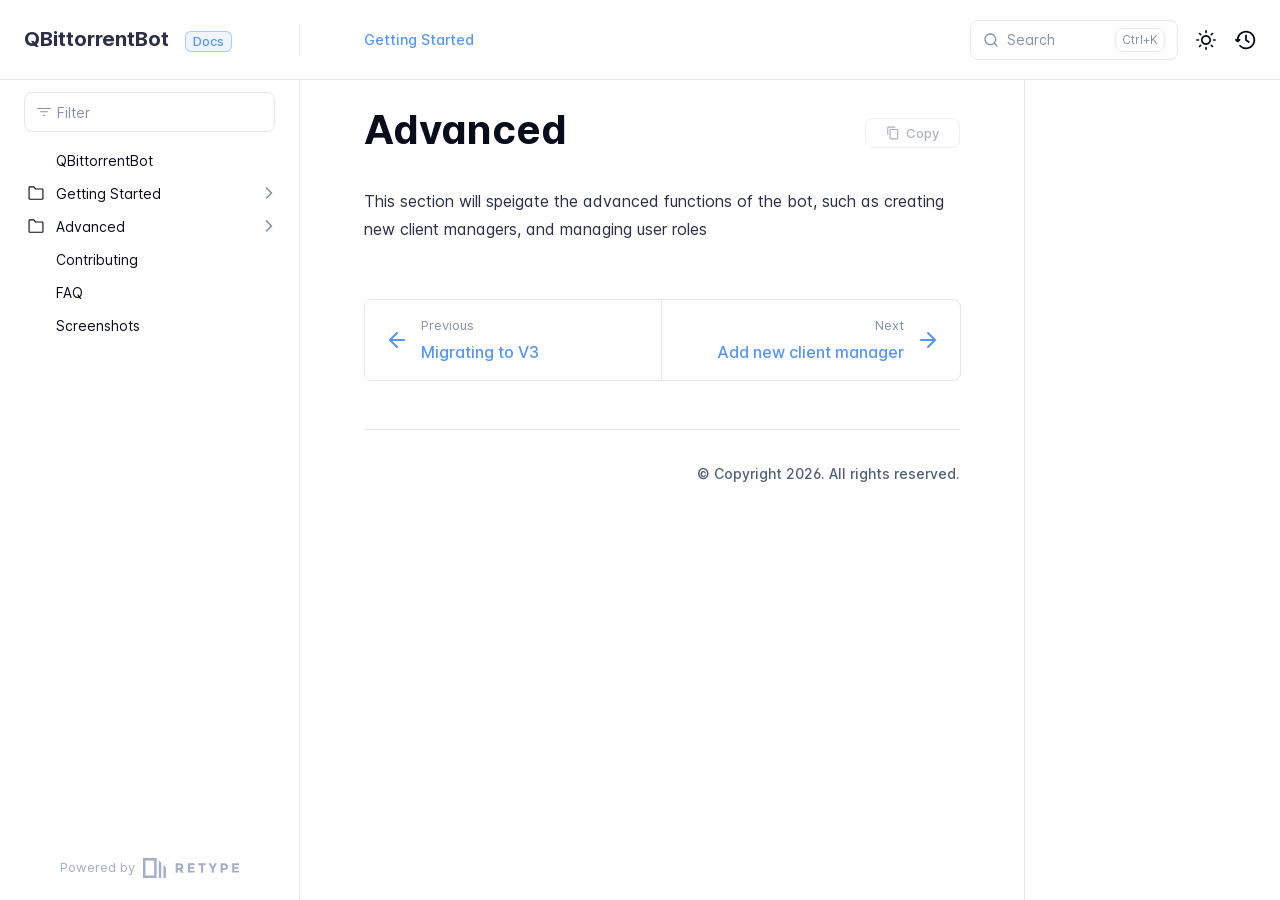
==== commit 84d35a13: "Refreshes Retype-generated documentation. Process triggered by pull[bot]." ====
--- a/advanced/index.html
+++ b/advanced/index.html
@@ -5,7 +5,7 @@
     <meta name="viewport" content="width=device-width,initial-scale=1">
     <meta name="color-scheme" content="light dark">
     <meta name="turbo-root" content="/QBittorrentBot">
-    <meta name="turbo-cache-control" content="no-cache" data-turbo-track="reload" data-track-token="4.6.0.839946099675">
+    <meta name="turbo-cache-control" content="no-cache" data-turbo-track="reload" data-track-token="4.6.0.840329658141">
 
     <!-- See retype.com -->
     <meta name="generator" content="Retype 4.6.0">
@@ -38,11 +38,11 @@
 
     <script data-cfasync="false">(function(){var cl=document.documentElement.classList,ls=localStorage.getItem("retype_scheme"),hd=cl.contains("dark"),hl=cl.contains("light"),wm=window.matchMedia&&window.matchMedia("(prefers-color-scheme: dark)").matches;if(ls==="dark"||(!ls&&wm&&!hd&&!hl)){cl.remove("light");cl.add("dark")}else if(ls==="light"||(!ls&&!wm&&!hd&&!hl)){cl.remove("dark");cl.add("light")}})();</script>
 
-    <link href="../resources/css/retype.css?v=4.6.0.839946099675" rel="stylesheet">
-
-    <script data-cfasync="false" src="../resources/js/config.js?v=4.6.0.839946099675" data-turbo-eval="false" defer></script>
+    <link href="../resources/css/retype.css?v=4.6.0.840329658141" rel="stylesheet">
+
+    <script data-cfasync="false" src="../resources/js/config.js?v=4.6.0.840329658141" data-turbo-eval="false" defer></script>
     <script data-cfasync="false" src="../resources/js/retype.js?v=4.6.0" data-turbo-eval="false" defer></script>
-    <script id="lunr-js" data-cfasync="false" src="../resources/js/lunr.js?v=4.6.0.839946099675" data-turbo-eval="false" defer></script>
+    <script id="lunr-js" data-cfasync="false" src="../resources/js/lunr.js?v=4.6.0.840329658141" data-turbo-eval="false" defer></script>
 </head>
 <body>
     <div id="retype-app" class="relative text-base antialiased text-base-text bg-base-bg font-body">
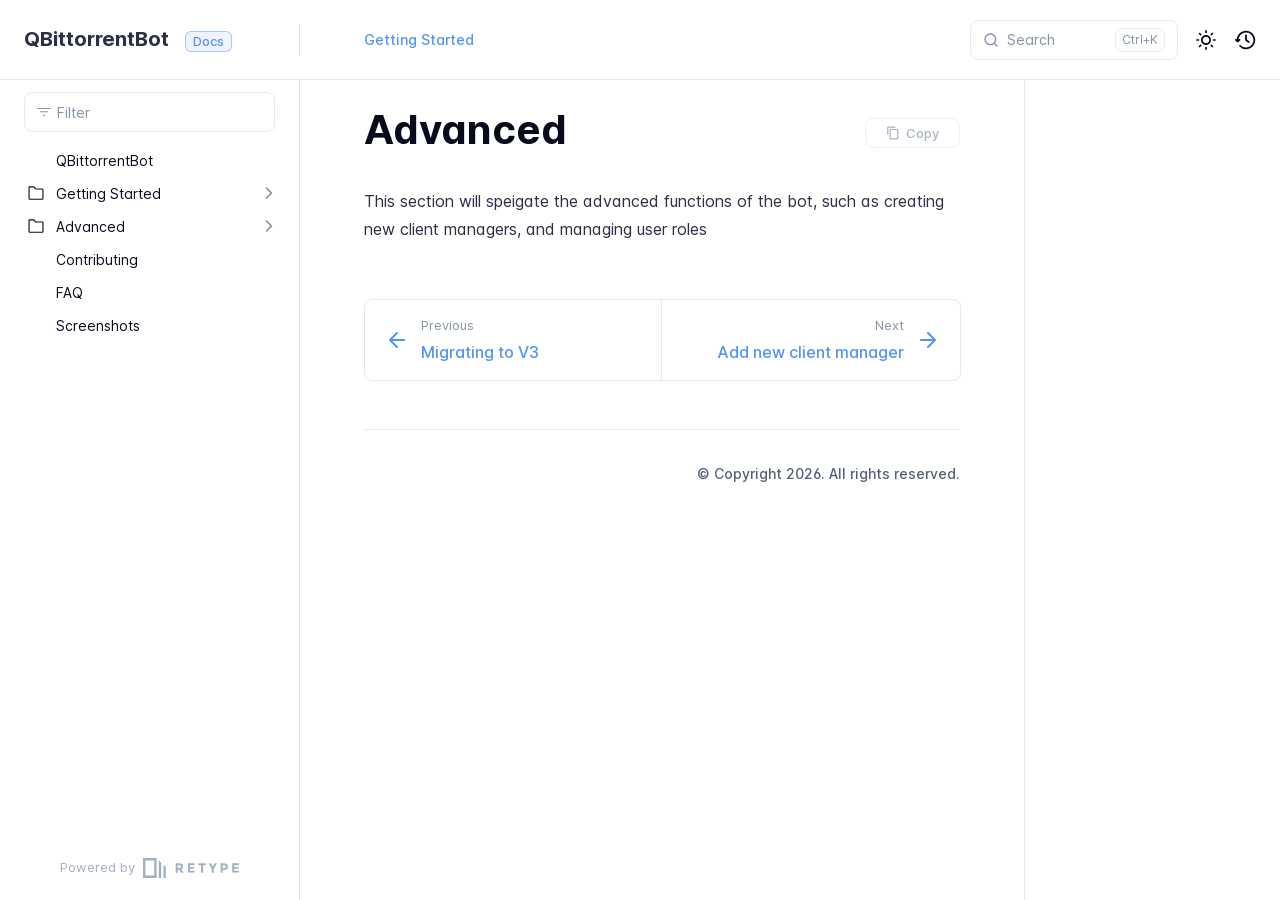
==== commit 231d344c: "Refreshes Retype-generated documentation. Process triggered by pull[bot]." ====
--- a/advanced/index.html
+++ b/advanced/index.html
@@ -5,7 +5,7 @@
     <meta name="viewport" content="width=device-width,initial-scale=1">
     <meta name="color-scheme" content="light dark">
     <meta name="turbo-root" content="/QBittorrentBot">
-    <meta name="turbo-cache-control" content="no-cache" data-turbo-track="reload" data-track-token="4.6.0.840329658141">
+    <meta name="turbo-cache-control" content="no-cache" data-turbo-track="reload" data-track-token="4.6.0.843993634672">
 
     <!-- See retype.com -->
     <meta name="generator" content="Retype 4.6.0">
@@ -38,11 +38,11 @@
 
     <script data-cfasync="false">(function(){var cl=document.documentElement.classList,ls=localStorage.getItem("retype_scheme"),hd=cl.contains("dark"),hl=cl.contains("light"),wm=window.matchMedia&&window.matchMedia("(prefers-color-scheme: dark)").matches;if(ls==="dark"||(!ls&&wm&&!hd&&!hl)){cl.remove("light");cl.add("dark")}else if(ls==="light"||(!ls&&!wm&&!hd&&!hl)){cl.remove("dark");cl.add("light")}})();</script>
 
-    <link href="../resources/css/retype.css?v=4.6.0.840329658141" rel="stylesheet">
-
-    <script data-cfasync="false" src="../resources/js/config.js?v=4.6.0.840329658141" data-turbo-eval="false" defer></script>
+    <link href="../resources/css/retype.css?v=4.6.0.843993634672" rel="stylesheet">
+
+    <script data-cfasync="false" src="../resources/js/config.js?v=4.6.0.843993634672" data-turbo-eval="false" defer></script>
     <script data-cfasync="false" src="../resources/js/retype.js?v=4.6.0" data-turbo-eval="false" defer></script>
-    <script id="lunr-js" data-cfasync="false" src="../resources/js/lunr.js?v=4.6.0.840329658141" data-turbo-eval="false" defer></script>
+    <script id="lunr-js" data-cfasync="false" src="../resources/js/lunr.js?v=4.6.0.843993634672" data-turbo-eval="false" defer></script>
 </head>
 <body>
     <div id="retype-app" class="relative text-base antialiased text-base-text bg-base-bg font-body">
